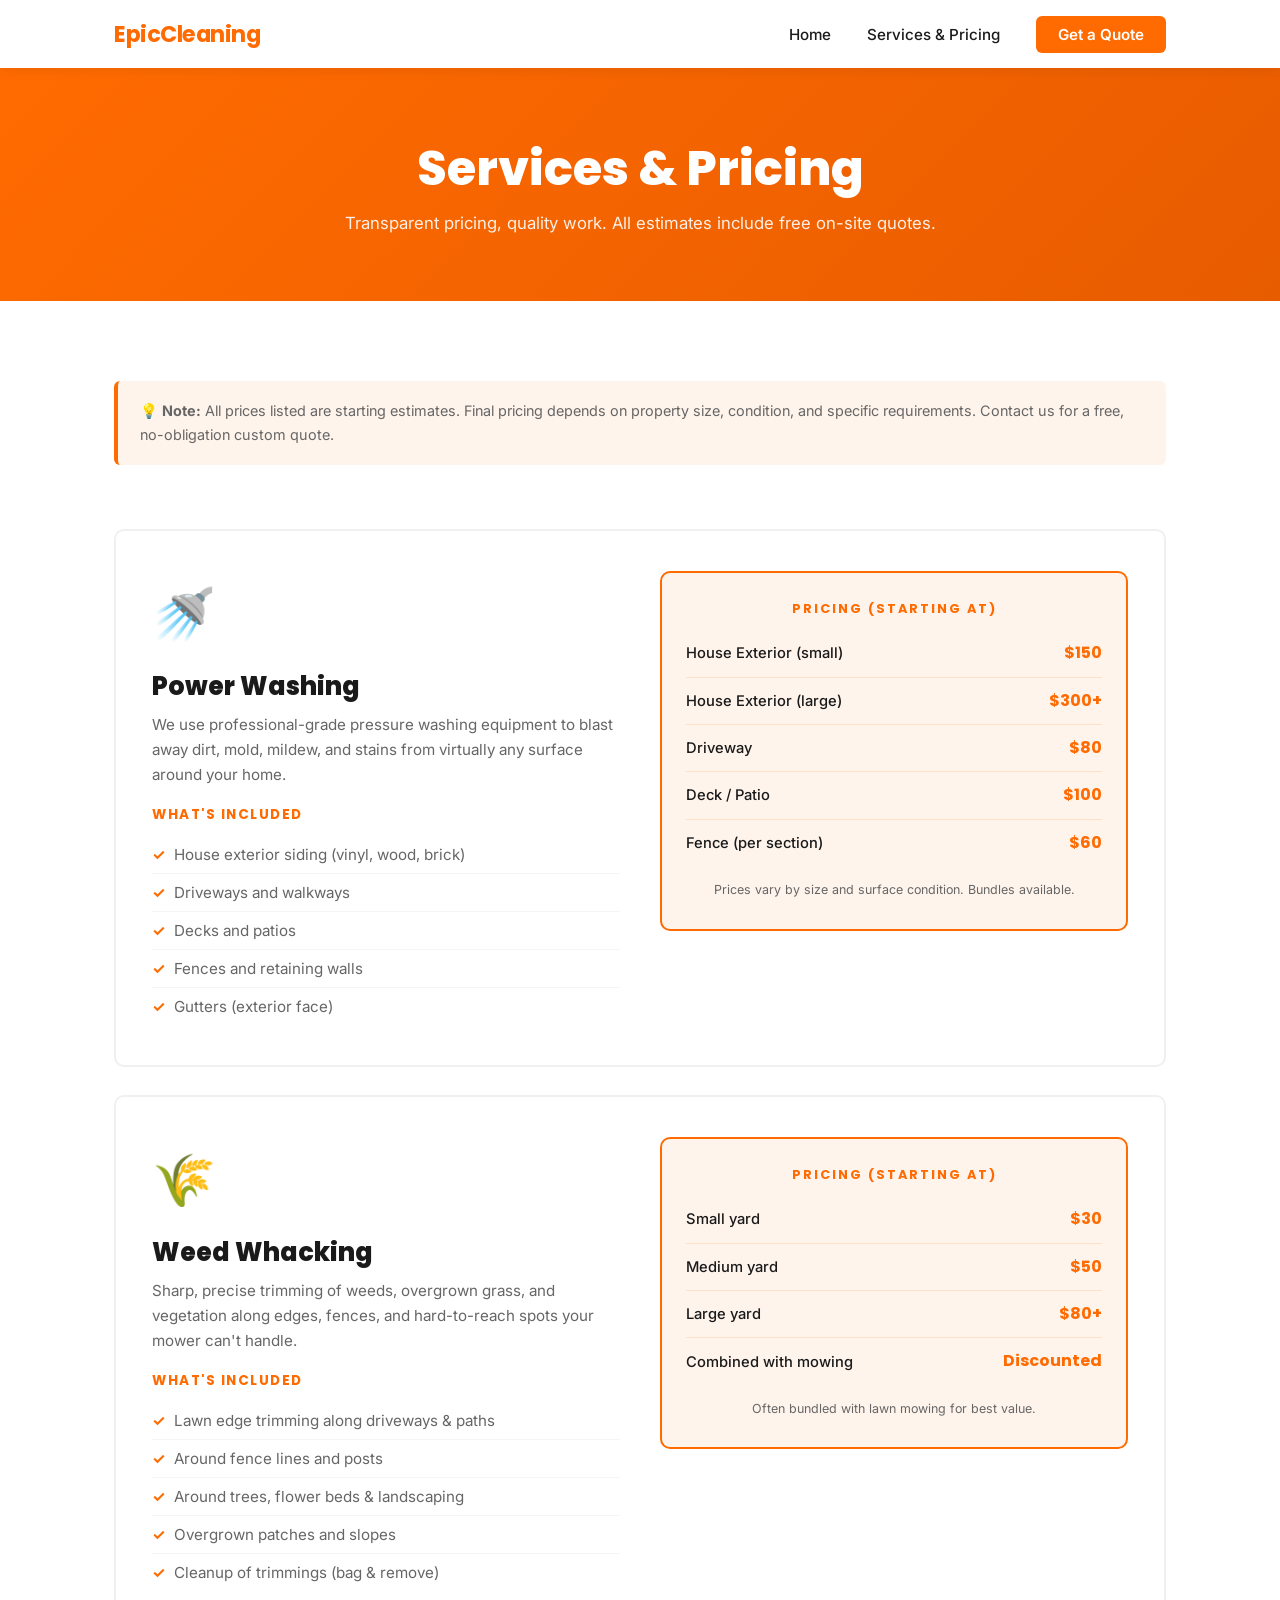
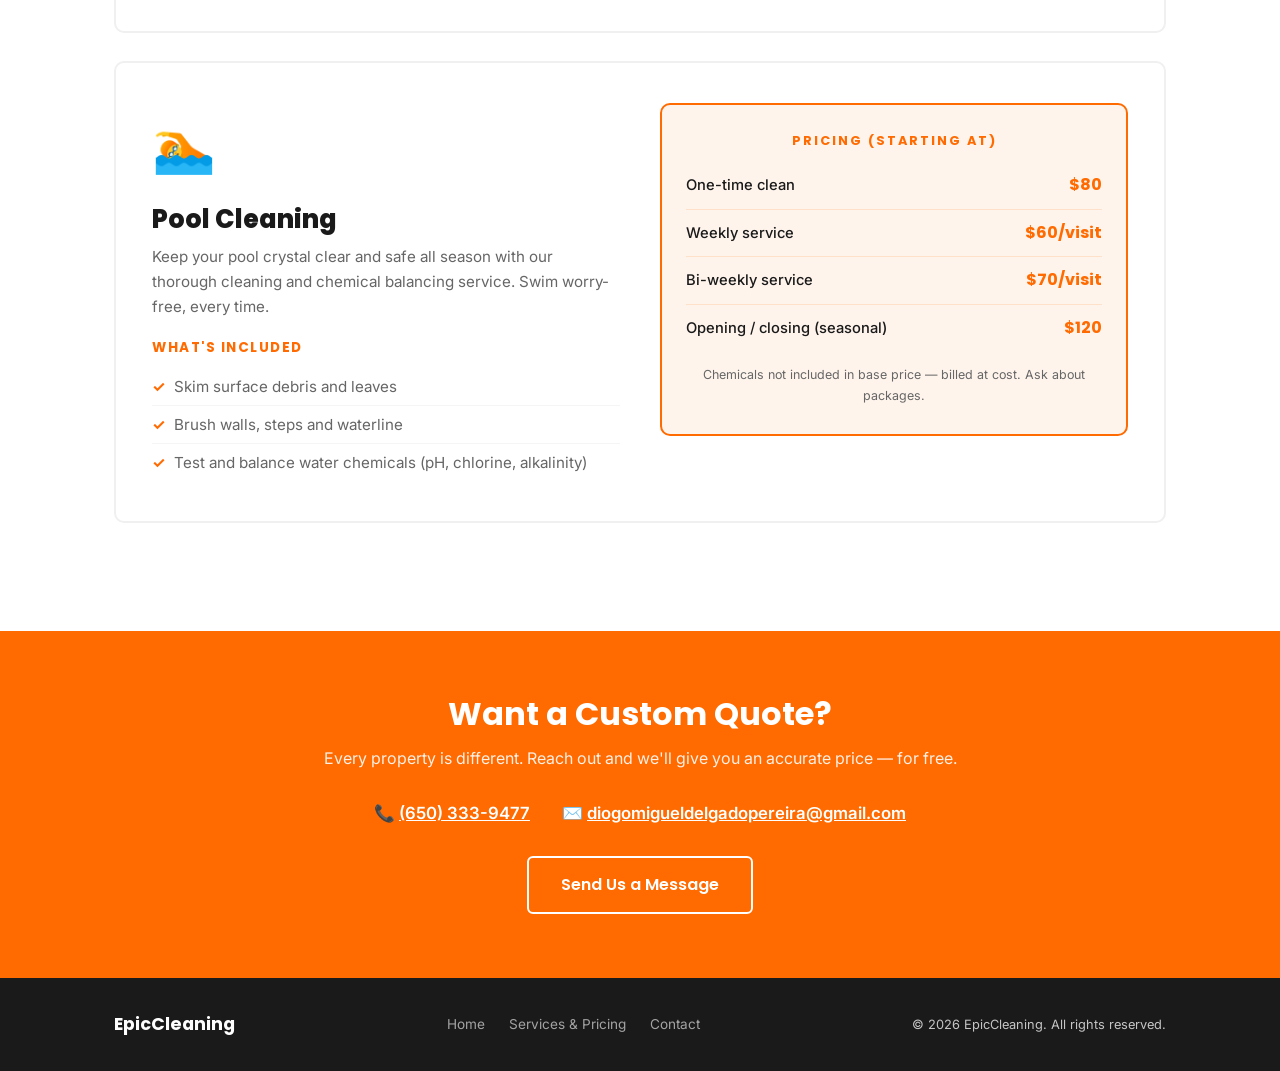
==== services.html @ 24bd364b "Hide lawn mowing section (commented out for later)" ====
<!DOCTYPE html>
<html lang="en">
<head>
  <meta charset="UTF-8" />
  <meta name="viewport" content="width=device-width, initial-scale=1.0" />
  <title>Services & Pricing — EpicCleaning</title>
  <link rel="preconnect" href="https://fonts.googleapis.com" />
  <link rel="preconnect" href="https://fonts.gstatic.com" crossorigin />
  <link href="https://fonts.googleapis.com/css2?family=Inter:wght@400;500&family=Poppins:wght@600;700;800&display=swap" rel="stylesheet" />
  <link rel="stylesheet" href="style.css" />
</head>
<body>

  <!-- ── Nav ── -->
  <nav class="nav">
    <div class="container nav-inner">
      <a href="index.html" class="nav-logo">EpicCleaning</a>
      <button class="hamburger" aria-label="Toggle menu" aria-expanded="false">
        <span></span><span></span><span></span>
      </button>
      <ul class="nav-links">
        <li><a href="index.html">Home</a></li>
        <li><a href="services.html">Services & Pricing</a></li>
        <li class="nav-cta"><a href="#contact">Get a Quote</a></li>
      </ul>
    </div>
  </nav>

  <!-- ── Page Header ── -->
  <div class="page-header">
    <div class="container">
      <h1>Services & Pricing</h1>
      <p>Transparent pricing, quality work. All estimates include free on-site quotes.</p>
    </div>
  </div>

  <!-- ── Service Detail Cards ── -->
  <section>
    <div class="container">

      <div class="estimates-note">
        💡 <strong>Note:</strong> All prices listed are starting estimates. Final pricing depends on property size, condition, and specific requirements. Contact us for a free, no-obligation custom quote.
      </div>

      <!-- Power Washing -->
      <div class="service-detail-card fade-in" id="power-washing">
        <div class="sdc-left">
          <div class="sdc-icon">🚿</div>
          <h2>Power Washing</h2>
          <p>We use professional-grade pressure washing equipment to blast away dirt, mold, mildew, and stains from virtually any surface around your home.</p>
          <div class="sdc-bullets">
            <h4>What's Included</h4>
            <ul>
              <li>House exterior siding (vinyl, wood, brick)</li>
              <li>Driveways and walkways</li>
              <li>Decks and patios</li>
              <li>Fences and retaining walls</li>
              <li>Gutters (exterior face)</li>
            </ul>
          </div>
        </div>
        <div class="sdc-right">
          <div class="pricing-box">
            <h4>Pricing (Starting At)</h4>
            <div class="pricing-row">
              <span class="price-label">House Exterior (small)</span>
              <span class="price-val">$150</span>
            </div>
            <div class="pricing-row">
              <span class="price-label">House Exterior (large)</span>
              <span class="price-val">$300+</span>
            </div>
            <div class="pricing-row">
              <span class="price-label">Driveway</span>
              <span class="price-val">$80</span>
            </div>
            <div class="pricing-row">
              <span class="price-label">Deck / Patio</span>
              <span class="price-val">$100</span>
            </div>
            <div class="pricing-row">
              <span class="price-label">Fence (per section)</span>
              <span class="price-val">$60</span>
            </div>
            <p class="pricing-note">Prices vary by size and surface condition. Bundles available.</p>
          </div>
        </div>
      </div>

      <!-- Weed Whacking -->
      <div class="service-detail-card fade-in" id="weed-whacking">
        <div class="sdc-left">
          <div class="sdc-icon">🌾</div>
          <h2>Weed Whacking</h2>
          <p>Sharp, precise trimming of weeds, overgrown grass, and vegetation along edges, fences, and hard-to-reach spots your mower can't handle.</p>
          <div class="sdc-bullets">
            <h4>What's Included</h4>
            <ul>
              <li>Lawn edge trimming along driveways & paths</li>
              <li>Around fence lines and posts</li>
              <li>Around trees, flower beds & landscaping</li>
              <li>Overgrown patches and slopes</li>
              <li>Cleanup of trimmings (bag & remove)</li>
            </ul>
          </div>
        </div>
        <div class="sdc-right">
          <div class="pricing-box">
            <h4>Pricing (Starting At)</h4>
            <div class="pricing-row">
              <span class="price-label">Small yard</span>
              <span class="price-val">$30</span>
            </div>
            <div class="pricing-row">
              <span class="price-label">Medium yard</span>
              <span class="price-val">$50</span>
            </div>
            <div class="pricing-row">
              <span class="price-label">Large yard</span>
              <span class="price-val">$80+</span>
            </div>
            <div class="pricing-row">
              <span class="price-label">Combined with mowing</span>
              <span class="price-val">Discounted</span>
            </div>
            <p class="pricing-note">Often bundled with lawn mowing for best value.</p>
          </div>
        </div>
      </div>

      <!-- LAWN MOWING — hidden, uncomment to restore
      <div class="service-detail-card fade-in" id="lawn-mowing">
        <div class="sdc-left">
          <div class="sdc-icon">🌿</div>
          <h2>Lawn Mowing</h2>
          <p>Regular, reliable mowing that keeps your lawn healthy, neat, and looking great all season. We adjust cutting height for grass type and season.</p>
          <div class="sdc-bullets">
            <h4>What's Included</h4>
            <ul>
              <li>Full lawn mow at proper cutting height</li>
              <li>Clipping disposal or mulching (your choice)</li>
              <li>Edging along walkways and driveways</li>
              <li>Blow off hard surfaces after mowing</li>
              <li>Flexible weekly or bi-weekly scheduling</li>
            </ul>
          </div>
        </div>
        <div class="sdc-right">
          <div class="pricing-box">
            <h4>Pricing (Starting At)</h4>
            <div class="pricing-row">
              <span class="price-label">Small lawn (under ¼ acre)</span>
              <span class="price-val">$35</span>
            </div>
            <div class="pricing-row">
              <span class="price-label">Medium lawn (¼–½ acre)</span>
              <span class="price-val">$55</span>
            </div>
            <div class="pricing-row">
              <span class="price-label">Large lawn (½–1 acre)</span>
              <span class="price-val">$85</span>
            </div>
            <div class="pricing-row">
              <span class="price-label">Weekly recurring (discount)</span>
              <span class="price-val">–10%</span>
            </div>
            <p class="pricing-note">Bi-weekly and monthly plans available. Discounts for recurring bookings.</p>
          </div>
        </div>
      </div>
      END LAWN MOWING -->

      <!-- Pool Cleaning -->
      <div class="service-detail-card fade-in" id="pool-cleaning">
        <div class="sdc-left">
          <div class="sdc-icon">🏊</div>
          <h2>Pool Cleaning</h2>
          <p>Keep your pool crystal clear and safe all season with our thorough cleaning and chemical balancing service. Swim worry-free, every time.</p>
          <div class="sdc-bullets">
            <h4>What's Included</h4>
            <ul>
              <li>Skim surface debris and leaves</li>
              <li>Brush walls, steps and waterline</li>
              <li>Test and balance water chemicals (pH, chlorine, alkalinity)</li>
            </ul>
          </div>
        </div>
        <div class="sdc-right">
          <div class="pricing-box">
            <h4>Pricing (Starting At)</h4>
            <div class="pricing-row">
              <span class="price-label">One-time clean</span>
              <span class="price-val">$80</span>
            </div>
            <div class="pricing-row">
              <span class="price-label">Weekly service</span>
              <span class="price-val">$60/visit</span>
            </div>
            <div class="pricing-row">
              <span class="price-label">Bi-weekly service</span>
              <span class="price-val">$70/visit</span>
            </div>
            <div class="pricing-row">
              <span class="price-label">Opening / closing (seasonal)</span>
              <span class="price-val">$120</span>
            </div>
            <p class="pricing-note">Chemicals not included in base price — billed at cost. Ask about packages.</p>
          </div>
        </div>
      </div>

    </div>
  </section>

  <!-- ── Contact / CTA ── -->
  <section class="cta-strip" id="contact">
    <div class="container">
      <h2>Want a Custom Quote?</h2>
      <p>Every property is different. Reach out and we'll give you an accurate price — for free.</p>
      <div class="contact-details">
        <span>📞 <a href="tel:+16503339477">(650) 333-9477</a></span>
        <span>✉️ <a href="mailto:diogomigueldelgadopereira@gmail.com">diogomigueldelgadopereira@gmail.com</a></span>
      </div>
      <a href="mailto:diogomigueldelgadopereira@gmail.com" class="btn btn-outline" style="border-color:white;color:white;">Send Us a Message</a>
    </div>
  </section>

  <!-- ── Footer ── -->
  <footer>
    <div class="container footer-inner">
      <span class="footer-logo">EpicCleaning</span>
      <nav class="footer-links">
        <a href="index.html">Home</a>
        <a href="services.html">Services & Pricing</a>
        <a href="#contact">Contact</a>
      </nav>
      <span class="footer-copy">© 2026 EpicCleaning. All rights reserved.</span>
    </div>
  </footer>

  <script src="main.js"></script>
</body>
</html>
---- style.css ----
/* ── Reset & Base ── */
*, *::before, *::after { box-sizing: border-box; margin: 0; padding: 0; }

:root {
  --orange:       #FF6B00;
  --orange-light: #FF8C38;
  --orange-tint:  #FFF4EC;
  --white:        #FFFFFF;
  --text:         #1A1A1A;
  --muted:        #666666;
  --radius-card:  10px;
  --radius-btn:   6px;
  --shadow:       0 4px 18px rgba(0,0,0,0.08);
  --max-w:        1100px;
}

html { scroll-behavior: smooth; }

body {
  font-family: 'Inter', sans-serif;
  color: var(--text);
  background: var(--white);
  line-height: 1.65;
}

h1, h2, h3, h4 {
  font-family: 'Poppins', sans-serif;
  line-height: 1.2;
}

a { color: inherit; text-decoration: none; }

img { display: block; max-width: 100%; }

/* ── Layout helpers ── */
.container { max-width: var(--max-w); margin: 0 auto; padding: 0 24px; }
section { padding: 80px 0; }

/* ── Buttons ── */
.btn {
  display: inline-block;
  padding: 14px 32px;
  border-radius: var(--radius-btn);
  font-family: 'Poppins', sans-serif;
  font-weight: 600;
  font-size: 1rem;
  cursor: pointer;
  transition: background 0.2s, transform 0.15s;
  border: none;
}

.btn-primary {
  background: var(--orange);
  color: var(--white);
}
.btn-primary:hover { background: var(--orange-light); transform: translateY(-2px); }

.btn-outline {
  background: transparent;
  color: var(--orange);
  border: 2px solid var(--orange);
}
.btn-outline:hover { background: var(--orange); color: var(--white); transform: translateY(-2px); }

/* ── Nav ── */
.nav {
  position: sticky;
  top: 0;
  z-index: 100;
  background: var(--white);
  box-shadow: 0 2px 12px rgba(0,0,0,0.07);
}

.nav-inner {
  display: flex;
  align-items: center;
  justify-content: space-between;
  height: 68px;
}

.nav-logo {
  font-family: 'Poppins', sans-serif;
  font-size: 1.4rem;
  font-weight: 700;
  color: var(--orange);
  letter-spacing: -0.5px;
}
.nav-logo span { color: var(--text); }

.nav-links {
  display: flex;
  gap: 36px;
  list-style: none;
  align-items: center;
}

.nav-links a {
  font-weight: 500;
  font-size: 0.95rem;
  color: var(--text);
  transition: color 0.2s;
}
.nav-links a:hover { color: var(--orange); }

.nav-links .nav-cta a {
  background: var(--orange);
  color: var(--white);
  padding: 9px 22px;
  border-radius: var(--radius-btn);
  font-weight: 600;
  transition: background 0.2s;
}
.nav-links .nav-cta a:hover { background: var(--orange-light); }

.hamburger {
  display: none;
  flex-direction: column;
  gap: 5px;
  cursor: pointer;
  background: none;
  border: none;
  padding: 4px;
}
.hamburger span {
  display: block;
  width: 26px;
  height: 2.5px;
  background: var(--text);
  border-radius: 2px;
  transition: all 0.25s;
}

/* ── Hero ── */
.hero {
  background: linear-gradient(135deg, var(--orange) 0%, #e85c00 100%);
  color: var(--white);
  padding: 110px 0 100px;
  text-align: center;
}

.hero h1 {
  font-size: clamp(2.2rem, 5vw, 3.6rem);
  font-weight: 800;
  margin-bottom: 20px;
  letter-spacing: -1px;
}

.hero p {
  font-size: clamp(1rem, 2vw, 1.2rem);
  opacity: 0.92;
  max-width: 560px;
  margin: 0 auto 36px;
}

.hero .btn-white {
  background: var(--white);
  color: var(--orange);
  font-family: 'Poppins', sans-serif;
  font-weight: 700;
  font-size: 1rem;
  padding: 15px 36px;
  border-radius: var(--radius-btn);
  transition: transform 0.2s, box-shadow 0.2s;
}
.hero .btn-white:hover { transform: translateY(-3px); box-shadow: 0 8px 24px rgba(0,0,0,0.18); }

/* ── About ── */
.about { background: var(--orange-tint); }
.about-inner {
  display: flex;
  align-items: center;
  gap: 60px;
}
.about-img {
  flex-shrink: 0;
  width: 260px;
  height: 260px;
  border-radius: 12px;
  background: #ddd;
  display: flex;
  align-items: center;
  justify-content: center;
  font-size: 5rem;
}
.about-text h2 {
  font-size: 2rem;
  margin-bottom: 16px;
}
.about-text p { color: var(--muted); font-size: 1.05rem; }

/* ── Section headings ── */
.section-label {
  font-size: 0.8rem;
  font-weight: 700;
  letter-spacing: 2px;
  text-transform: uppercase;
  color: var(--orange);
  margin-bottom: 10px;
}
.section-title {
  font-size: clamp(1.6rem, 3vw, 2.2rem);
  font-weight: 700;
  margin-bottom: 12px;
}
.section-sub {
  color: var(--muted);
  font-size: 1rem;
  max-width: 520px;
}
.section-head { margin-bottom: 48px; }

/* ── Service highlight cards (home) ── */
.services-grid {
  display: grid;
  grid-template-columns: repeat(auto-fit, minmax(220px, 1fr));
  gap: 24px;
}

.service-card {
  background: var(--white);
  border: 2px solid #F0F0F0;
  border-radius: var(--radius-card);
  padding: 32px 24px;
  text-align: center;
  text-decoration: none;
  transition: border-color 0.2s, transform 0.2s, box-shadow 0.2s;
  display: block;
}
.service-card:hover {
  border-color: var(--orange);
  transform: translateY(-4px);
  box-shadow: var(--shadow);
}
.service-card .icon { font-size: 2.8rem; margin-bottom: 16px; }
.service-card h3 { font-size: 1.15rem; font-weight: 700; margin-bottom: 8px; }
.service-card p { color: var(--muted); font-size: 0.9rem; }

/* ── Why choose us ── */
.why { background: var(--orange-tint); }
.why-grid {
  display: grid;
  grid-template-columns: repeat(auto-fit, minmax(200px, 1fr));
  gap: 28px;
}
.why-item {
  background: var(--white);
  border-radius: var(--radius-card);
  padding: 32px 24px;
  box-shadow: var(--shadow);
  text-align: center;
}
.why-item .icon { font-size: 2.4rem; margin-bottom: 14px; }
.why-item h3 { font-size: 1.05rem; font-weight: 700; margin-bottom: 8px; }
.why-item p { font-size: 0.88rem; color: var(--muted); }

/* ── CTA Strip ── */
.cta-strip {
  background: var(--orange);
  color: var(--white);
  text-align: center;
  padding: 64px 0;
}
.cta-strip h2 { font-size: clamp(1.5rem, 3vw, 2rem); margin-bottom: 12px; }
.cta-strip p { opacity: 0.9; margin-bottom: 28px; font-size: 1rem; }
.cta-strip .contact-details {
  display: flex;
  justify-content: center;
  gap: 32px;
  flex-wrap: wrap;
  margin-bottom: 28px;
  font-size: 1.05rem;
  font-weight: 600;
}
.cta-strip .contact-details a { color: var(--white); text-decoration: underline; }

/* ── Footer ── */
footer {
  background: var(--text);
  color: rgba(255,255,255,0.75);
  padding: 32px 0;
}
.footer-inner {
  display: flex;
  align-items: center;
  justify-content: space-between;
  flex-wrap: wrap;
  gap: 16px;
}
.footer-logo {
  font-family: 'Poppins', sans-serif;
  font-weight: 700;
  color: var(--white);
  font-size: 1.1rem;
}
.footer-logo span { color: var(--orange); }
.footer-links { display: flex; gap: 24px; font-size: 0.85rem; }
.footer-links a { color: rgba(255,255,255,0.6); transition: color 0.2s; }
.footer-links a:hover { color: var(--white); }
.footer-copy { font-size: 0.8rem; }

/* ── Services Page ── */
.page-header {
  background: linear-gradient(135deg, var(--orange) 0%, #e85c00 100%);
  color: var(--white);
  padding: 72px 0 64px;
  text-align: center;
}
.page-header h1 { font-size: clamp(2rem, 4vw, 3rem); font-weight: 800; margin-bottom: 12px; }
.page-header p { opacity: 0.9; font-size: 1.05rem; }

.service-detail-card {
  background: var(--white);
  border: 2px solid #F0F0F0;
  border-radius: var(--radius-card);
  padding: 40px 36px;
  display: grid;
  grid-template-columns: 1fr 1fr;
  gap: 40px;
  align-items: start;
  margin-bottom: 28px;
  transition: border-color 0.2s;
}
.service-detail-card:hover { border-color: var(--orange-light); }

.sdc-left .sdc-icon { font-size: 3.2rem; margin-bottom: 16px; }
.sdc-left h2 { font-size: 1.6rem; font-weight: 800; margin-bottom: 10px; }
.sdc-left p { color: var(--muted); font-size: 0.95rem; }

.sdc-bullets { margin-top: 20px; }
.sdc-bullets h4 { font-size: 0.85rem; font-weight: 700; text-transform: uppercase; letter-spacing: 1.5px; color: var(--orange); margin-bottom: 12px; }
.sdc-bullets ul { list-style: none; }
.sdc-bullets ul li {
  padding: 6px 0 6px 22px;
  position: relative;
  font-size: 0.95rem;
  color: var(--muted);
  border-bottom: 1px solid #F5F5F5;
}
.sdc-bullets ul li:last-child { border-bottom: none; }
.sdc-bullets ul li::before {
  content: '✓';
  position: absolute;
  left: 0;
  color: var(--orange);
  font-weight: 700;
}

.sdc-right { }
.pricing-box {
  background: var(--orange-tint);
  border: 2px solid var(--orange);
  border-radius: var(--radius-card);
  padding: 28px 24px;
  text-align: center;
}
.pricing-box h4 {
  font-size: 0.8rem;
  font-weight: 700;
  letter-spacing: 2px;
  text-transform: uppercase;
  color: var(--orange);
  margin-bottom: 14px;
}
.pricing-row {
  display: flex;
  justify-content: space-between;
  align-items: center;
  padding: 10px 0;
  border-bottom: 1px solid rgba(255,107,0,0.15);
  font-size: 0.92rem;
}
.pricing-row:last-of-type { border-bottom: none; }
.pricing-row .price-label { color: var(--text); font-weight: 500; text-align: left; }
.pricing-row .price-val { font-family: 'Poppins', sans-serif; font-weight: 700; color: var(--orange); font-size: 1rem; }
.pricing-note {
  margin-top: 14px;
  font-size: 0.78rem;
  color: var(--muted);
}

.estimates-note {
  background: var(--orange-tint);
  border-left: 4px solid var(--orange);
  border-radius: 6px;
  padding: 18px 22px;
  color: var(--muted);
  font-size: 0.9rem;
  margin-bottom: 64px;
}

/* ── Fade-in animation ── */
.fade-in {
  opacity: 0;
  transform: translateY(24px);
  transition: opacity 0.5s ease, transform 0.5s ease;
}
.fade-in.visible { opacity: 1; transform: none; }

/* ── Responsive ── */
@media (max-width: 768px) {
  section { padding: 56px 0; }

  .nav-links {
    display: none;
    flex-direction: column;
    gap: 0;
    position: absolute;
    top: 68px;
    left: 0; right: 0;
    background: var(--white);
    box-shadow: 0 8px 24px rgba(0,0,0,0.1);
    padding: 16px 0 24px;
  }
  .nav-links.open { display: flex; }
  .nav-links li { width: 100%; text-align: center; }
  .nav-links a { display: block; padding: 12px 24px; }
  .nav-links .nav-cta a { margin: 8px 24px; display: block; border-radius: var(--radius-btn); }

  .hamburger { display: flex; }
  .nav { position: relative; }

  .about-inner { flex-direction: column; text-align: center; }
  .about-img { width: 180px; height: 180px; }

  .service-detail-card { grid-template-columns: 1fr; }

  .footer-inner { flex-direction: column; text-align: center; }
  .footer-links { justify-content: center; }

  .cta-strip .contact-details { flex-direction: column; gap: 12px; }
}
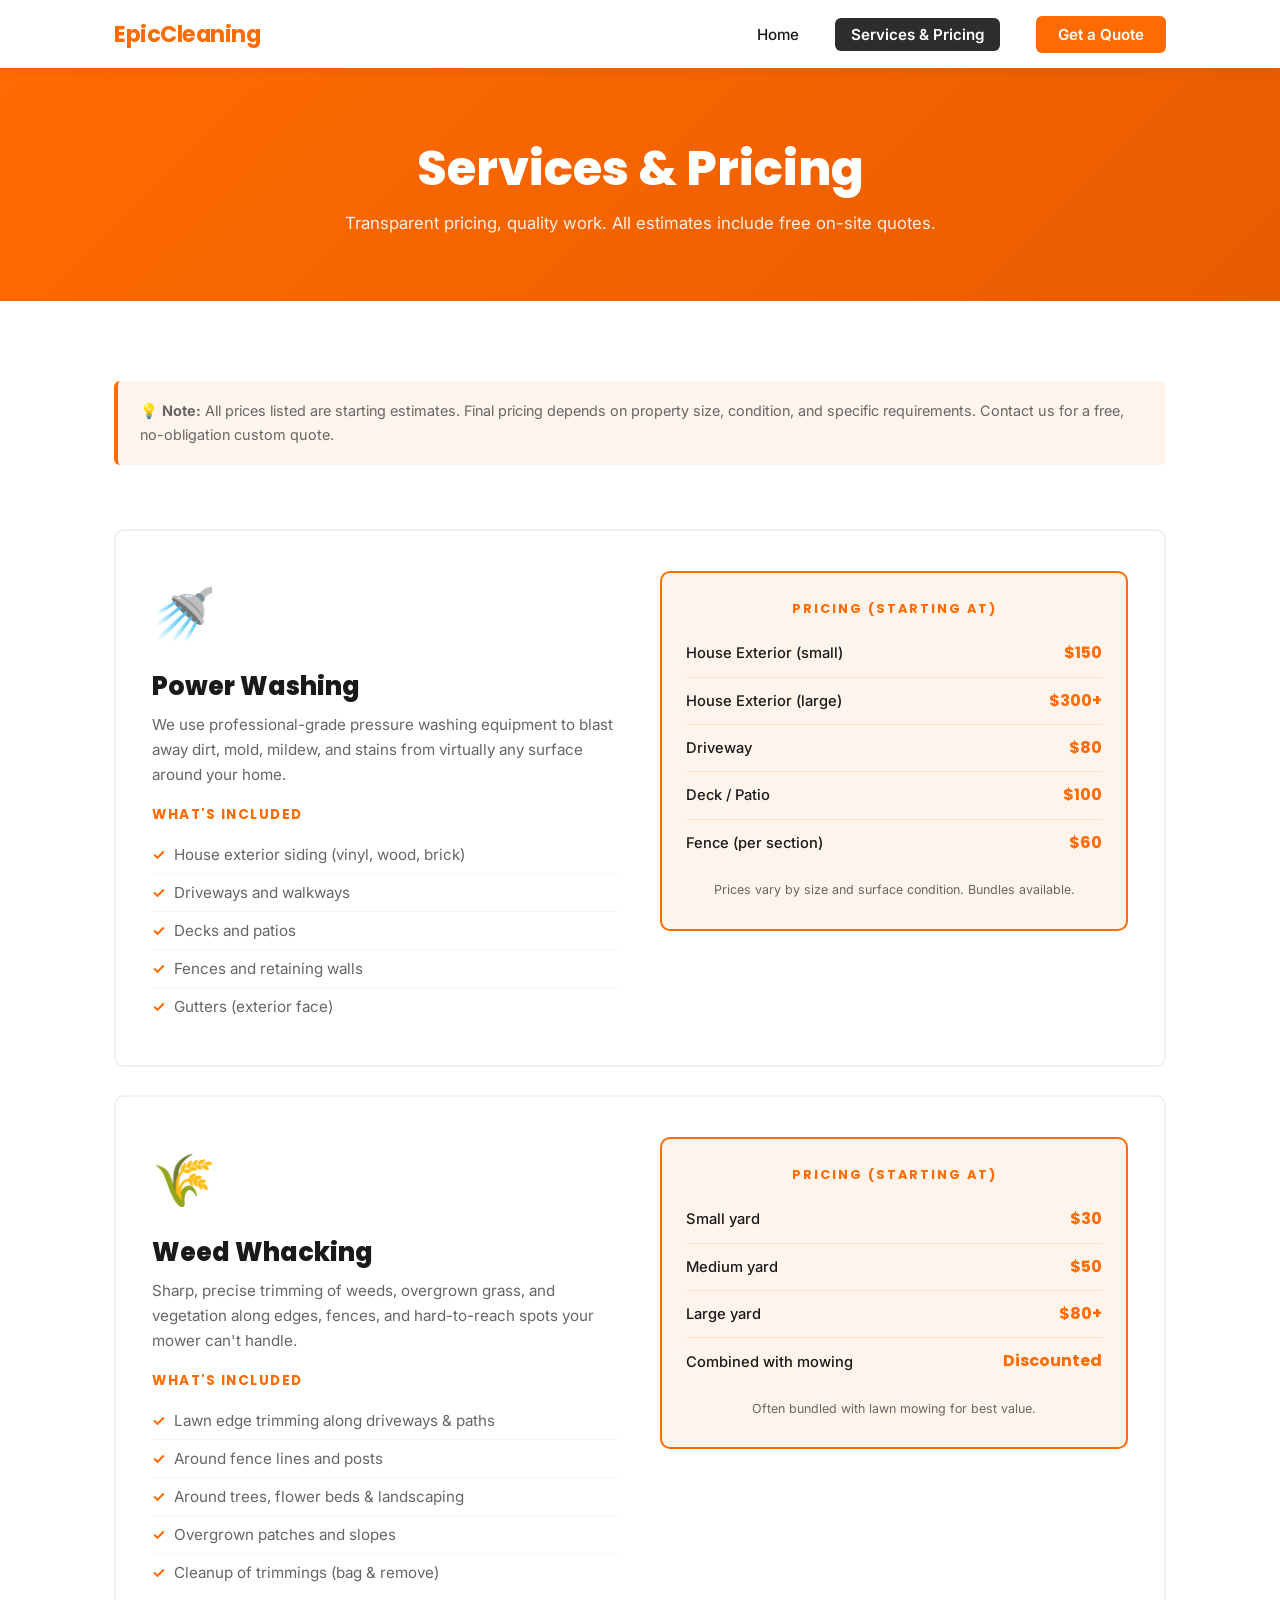
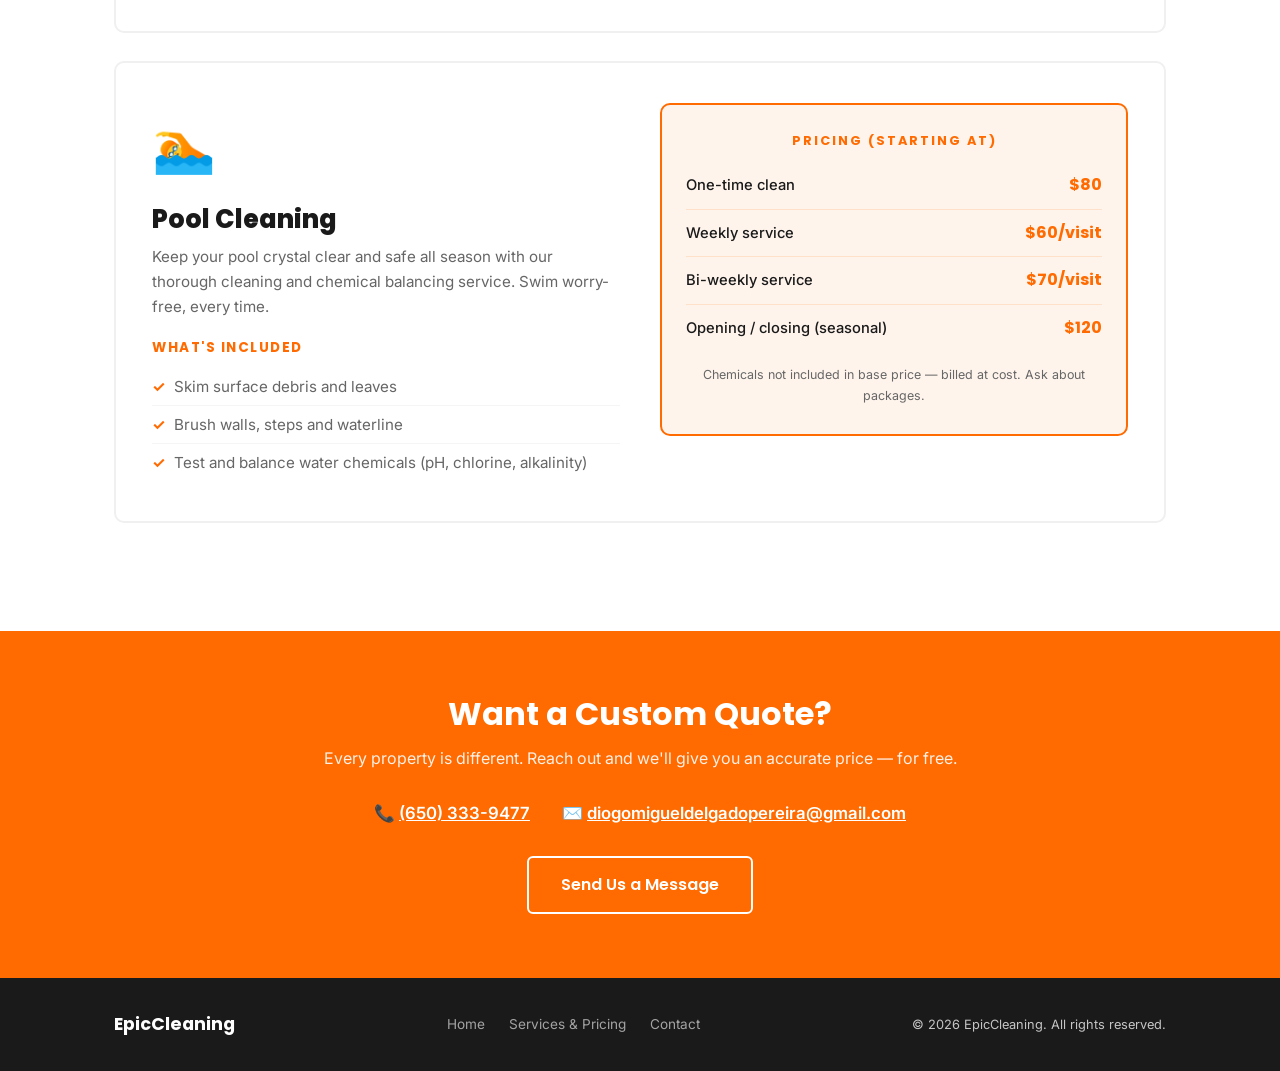
==== commit 2b3a758d: "Add active nav indicator — dark pill on current page" ====
--- a/services.html
+++ b/services.html
@@ -20,7 +20,7 @@
       </button>
       <ul class="nav-links">
         <li><a href="index.html">Home</a></li>
-        <li><a href="services.html">Services & Pricing</a></li>
+        <li><a href="services.html" class="active">Services & Pricing</a></li>
         <li class="nav-cta"><a href="#contact">Get a Quote</a></li>
       </ul>
     </div>
--- a/style.css
+++ b/style.css
@@ -101,6 +101,14 @@
   transition: color 0.2s;
 }
 .nav-links a:hover { color: var(--orange); }
+
+.nav-links a.active {
+  background: #2d2d2d;
+  color: var(--white);
+  padding: 7px 16px;
+  border-radius: 6px;
+  font-weight: 600;
+}
 
 .nav-links .nav-cta a {
   background: var(--orange);
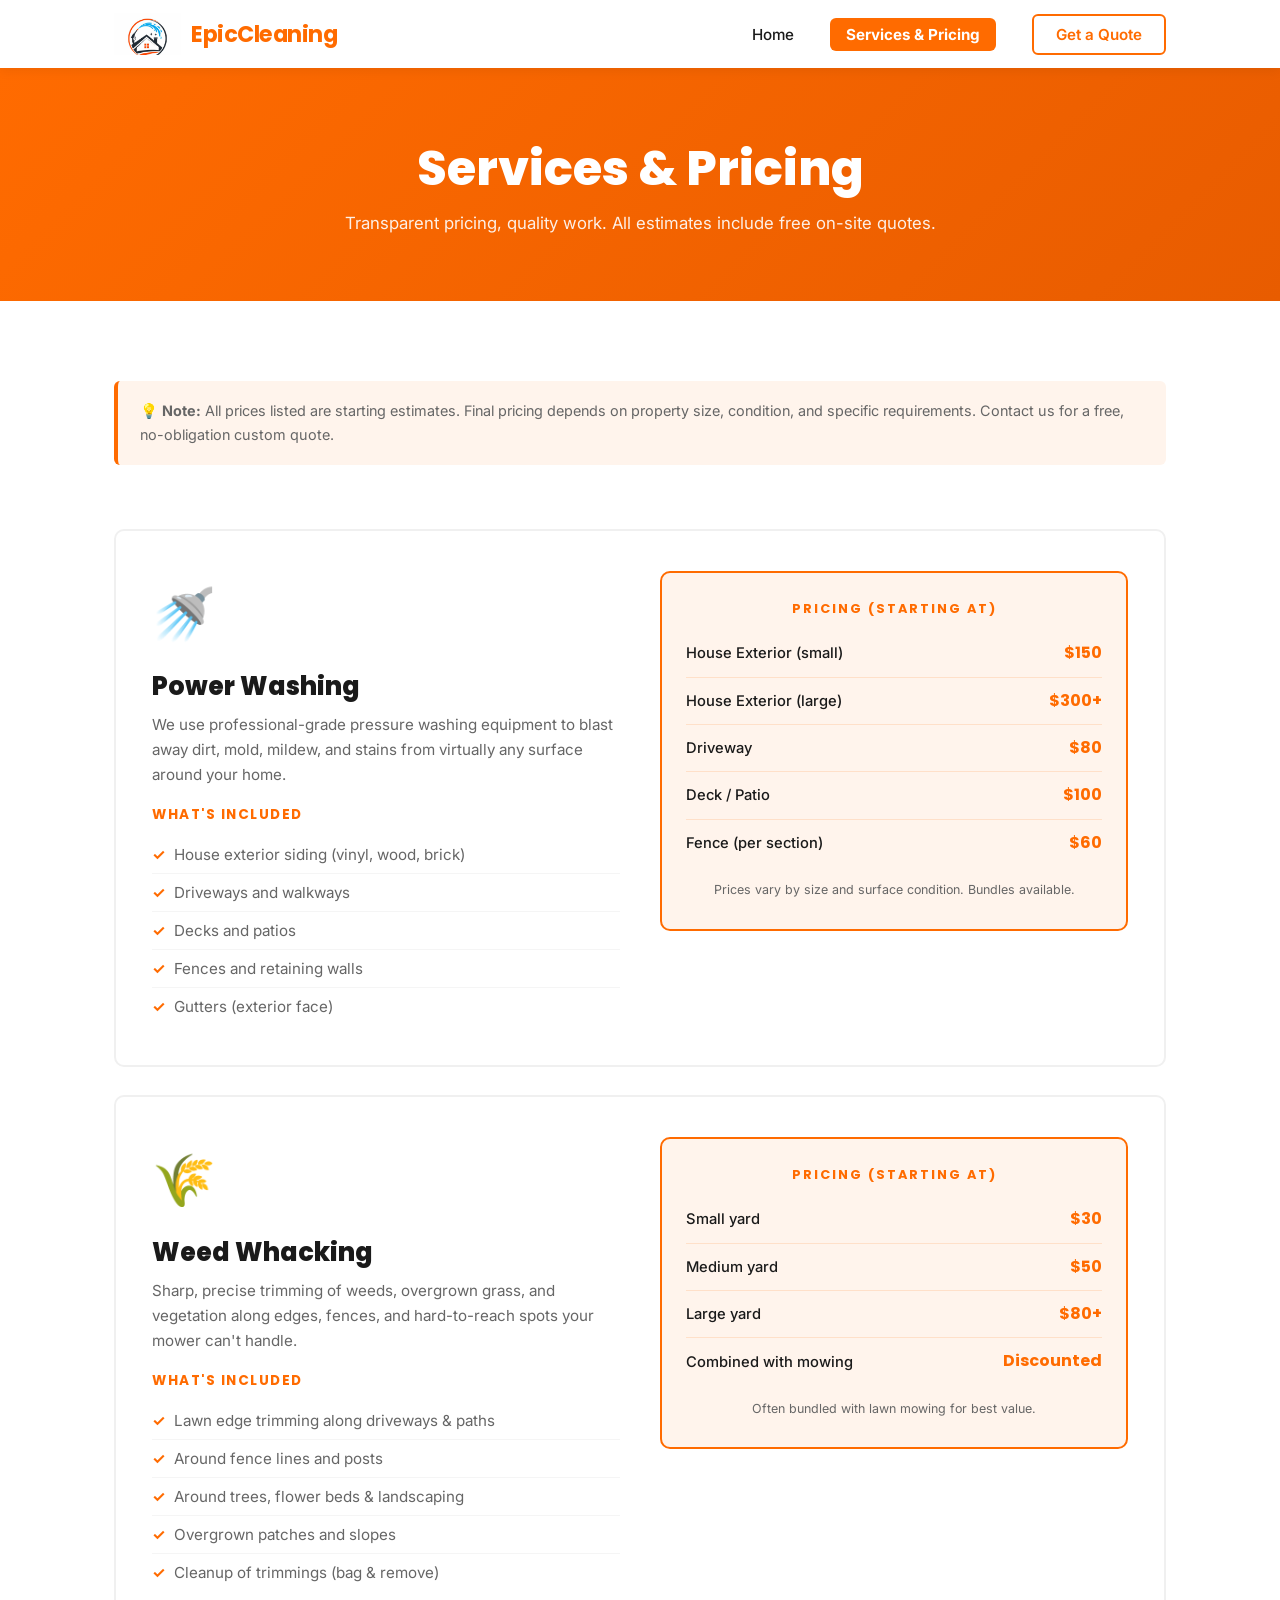
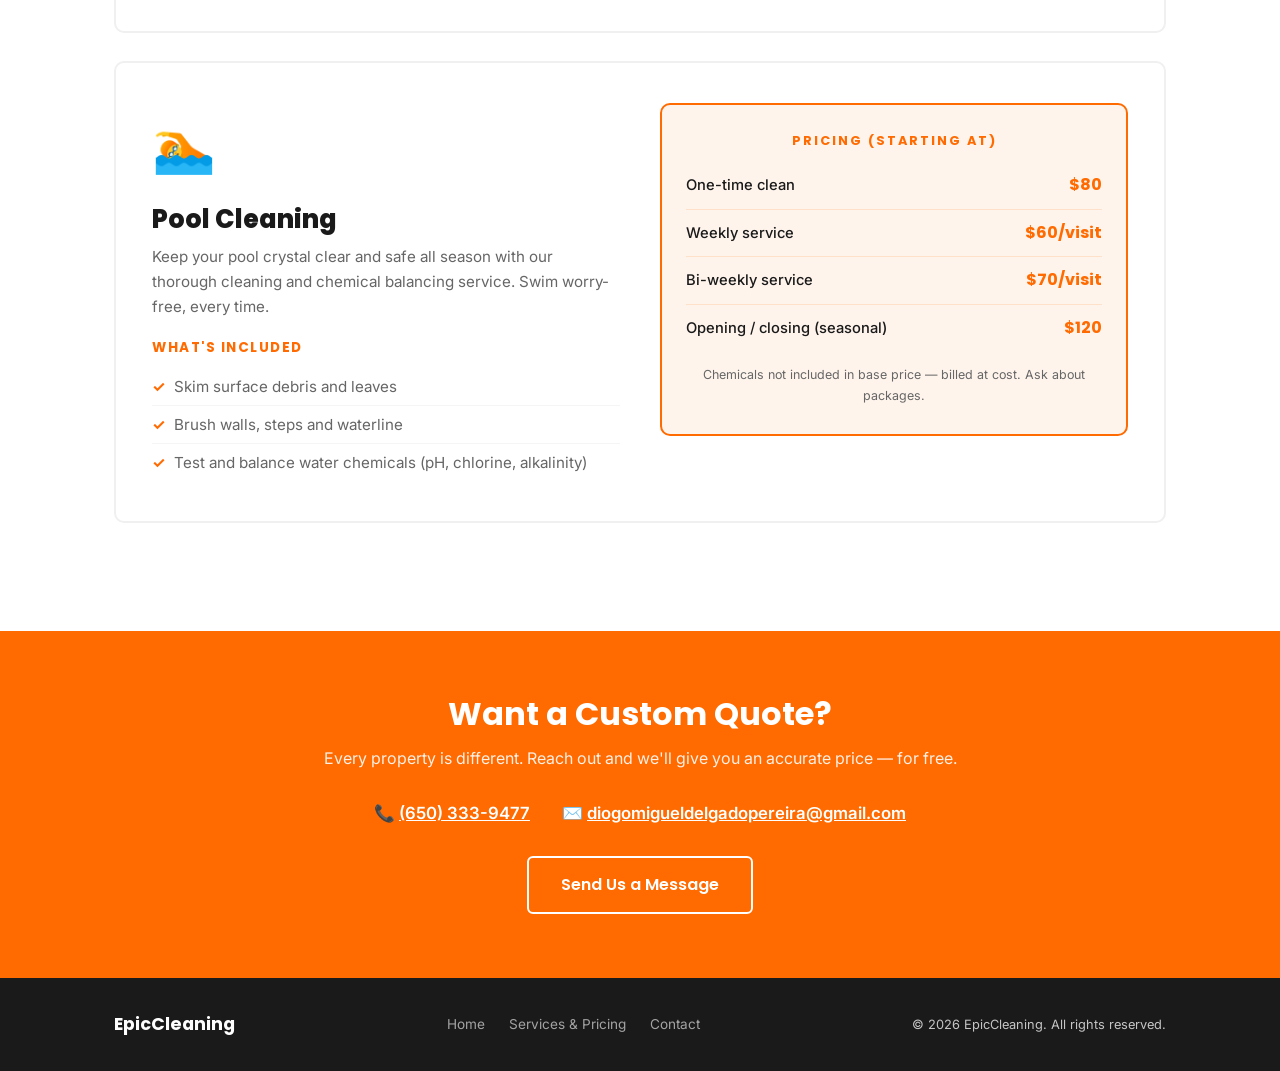
==== commit 82c20be5: "Add circle logo icon to nav, save full logo to folder" ====
--- a/services.html
+++ b/services.html
@@ -14,7 +14,7 @@
   <!-- ── Nav ── -->
   <nav class="nav">
     <div class="container nav-inner">
-      <a href="index.html" class="nav-logo">EpicCleaning</a>
+      <a href="index.html" class="nav-logo"><img src="logo-icon.png" alt="" class="nav-logo-img">EpicCleaning</a>
       <button class="hamburger" aria-label="Toggle menu" aria-expanded="false">
         <span></span><span></span><span></span>
       </button>
--- a/style.css
+++ b/style.css
@@ -84,8 +84,16 @@
   font-weight: 700;
   color: var(--orange);
   letter-spacing: -0.5px;
+  display: flex;
+  align-items: center;
+  gap: 10px;
 }
 .nav-logo span { color: var(--text); }
+.nav-logo-img {
+  height: 42px;
+  width: auto;
+  display: block;
+}
 
 .nav-links {
   display: flex;
@@ -103,22 +111,23 @@
 .nav-links a:hover { color: var(--orange); }
 
 .nav-links a.active {
-  background: #2d2d2d;
-  color: var(--white);
-  padding: 7px 16px;
+  background: var(--orange) !important;
+  color: #ffffff !important;
+  padding: 7px 16px !important;
   border-radius: 6px;
-  font-weight: 600;
+  font-weight: 700 !important;
 }
 
 .nav-links .nav-cta a {
-  background: var(--orange);
-  color: var(--white);
+  background: transparent;
+  color: var(--orange);
   padding: 9px 22px;
   border-radius: var(--radius-btn);
   font-weight: 600;
-  transition: background 0.2s;
-}
-.nav-links .nav-cta a:hover { background: var(--orange-light); }
+  border: 2px solid var(--orange);
+  transition: background 0.2s, color 0.2s;
+}
+.nav-links .nav-cta a:hover { background: var(--orange); color: var(--white); }
 
 .hamburger {
   display: none;
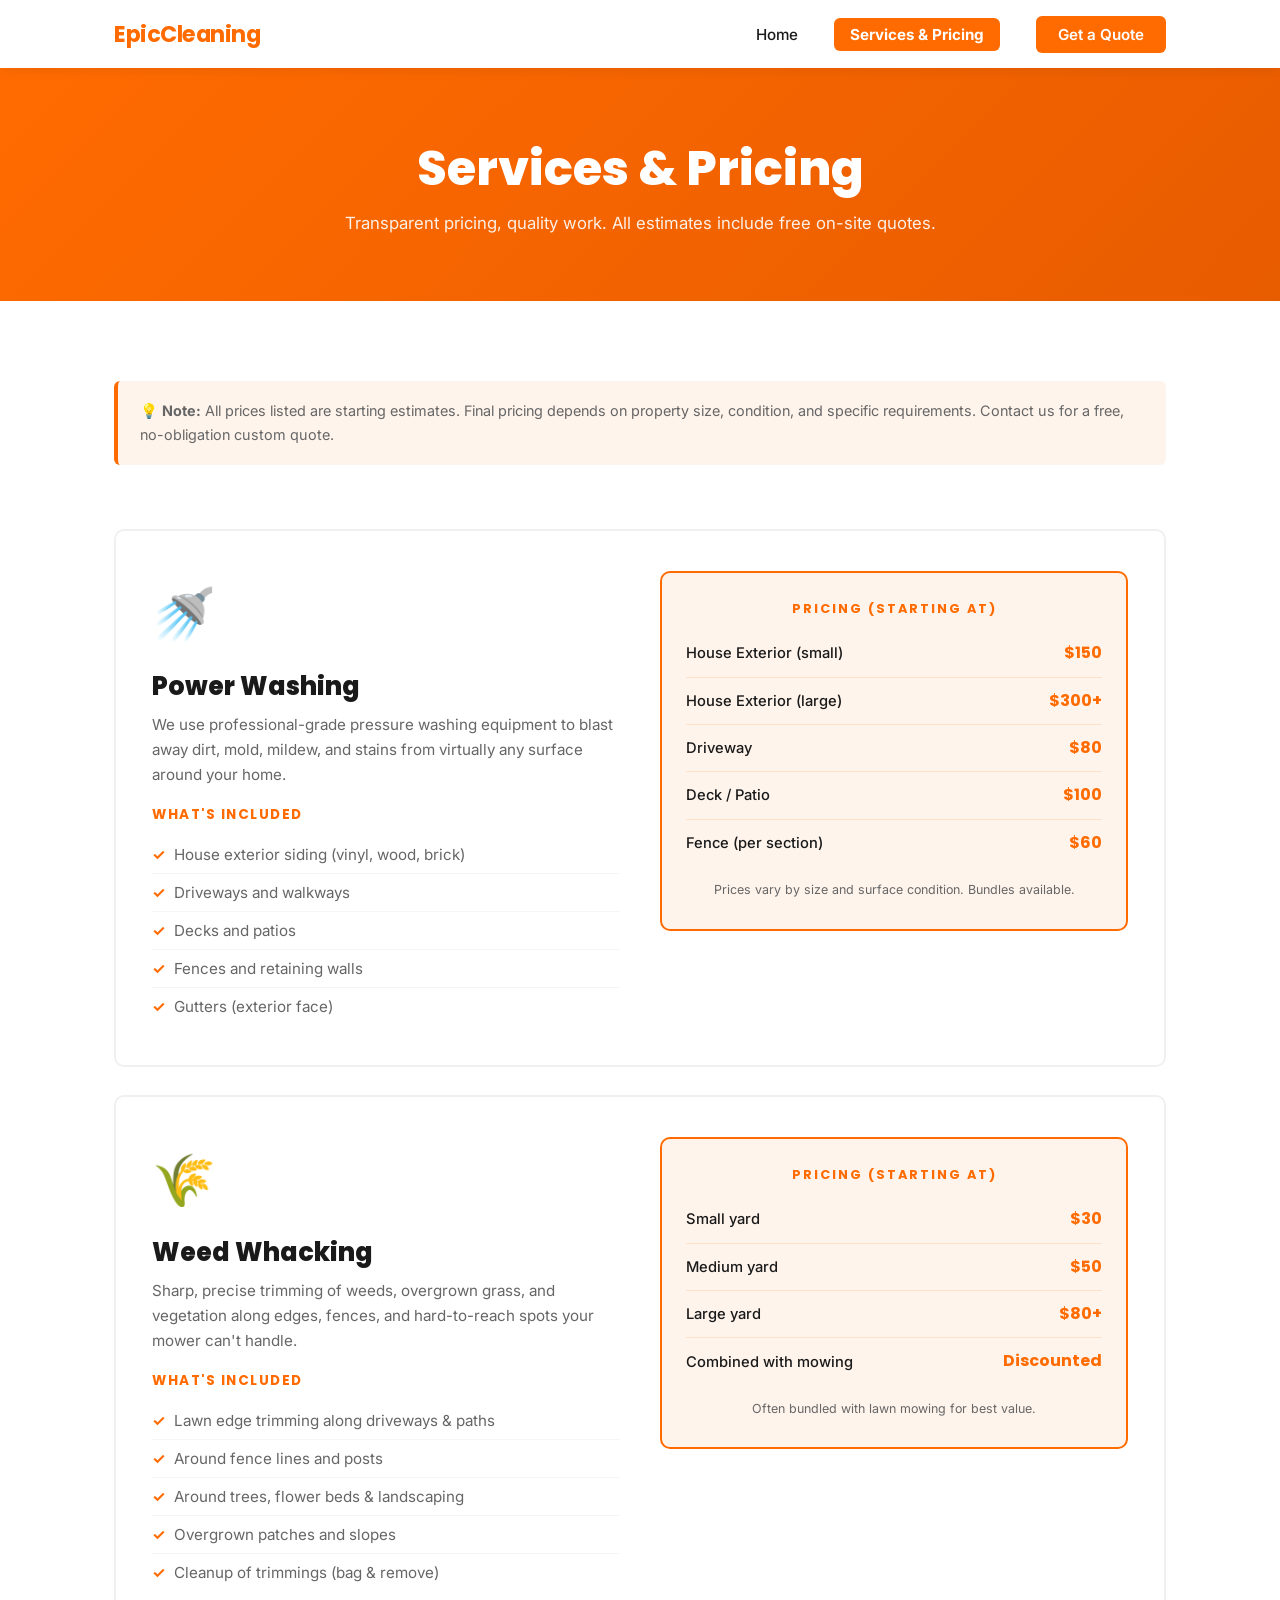
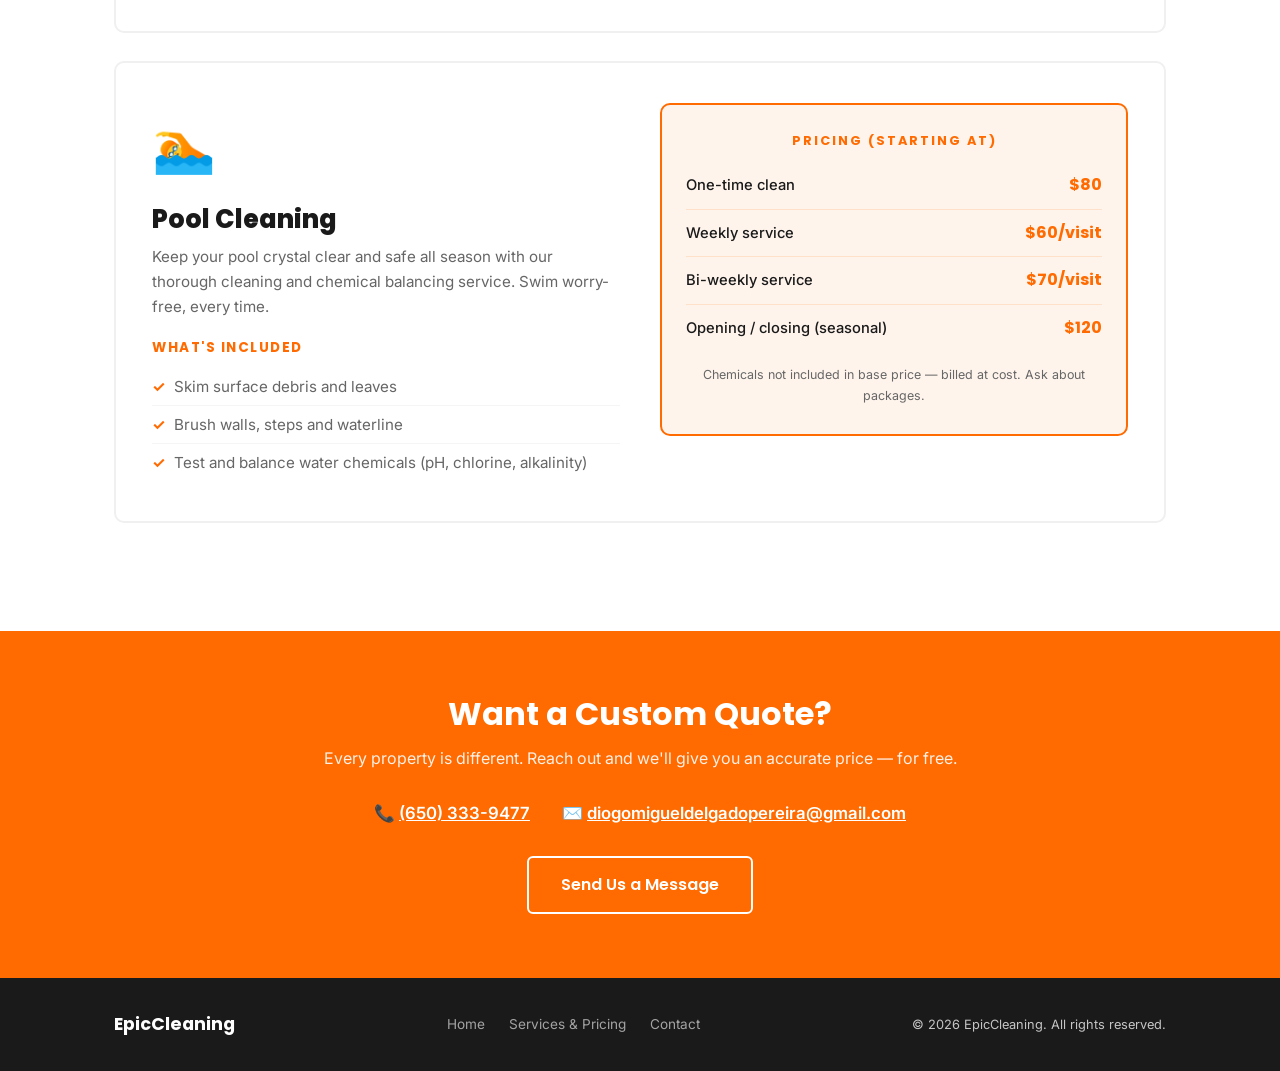
==== commit 68f721a0: "Remove logo from nav, restore Get a Quote button" ====
--- a/services.html
+++ b/services.html
@@ -14,7 +14,7 @@
   <!-- ── Nav ── -->
   <nav class="nav">
     <div class="container nav-inner">
-      <a href="index.html" class="nav-logo"><img src="logo-icon.png" alt="" class="nav-logo-img">EpicCleaning</a>
+      <a href="index.html" class="nav-logo">EpicCleaning</a>
       <button class="hamburger" aria-label="Toggle menu" aria-expanded="false">
         <span></span><span></span><span></span>
       </button>
--- a/style.css
+++ b/style.css
@@ -84,16 +84,8 @@
   font-weight: 700;
   color: var(--orange);
   letter-spacing: -0.5px;
-  display: flex;
-  align-items: center;
-  gap: 10px;
 }
 .nav-logo span { color: var(--text); }
-.nav-logo-img {
-  height: 42px;
-  width: auto;
-  display: block;
-}
 
 .nav-links {
   display: flex;
@@ -119,15 +111,14 @@
 }
 
 .nav-links .nav-cta a {
-  background: transparent;
-  color: var(--orange);
+  background: var(--orange);
+  color: var(--white);
   padding: 9px 22px;
   border-radius: var(--radius-btn);
   font-weight: 600;
-  border: 2px solid var(--orange);
-  transition: background 0.2s, color 0.2s;
-}
-.nav-links .nav-cta a:hover { background: var(--orange); color: var(--white); }
+  transition: background 0.2s;
+}
+.nav-links .nav-cta a:hover { background: var(--orange-light); }
 
 .hamburger {
   display: none;
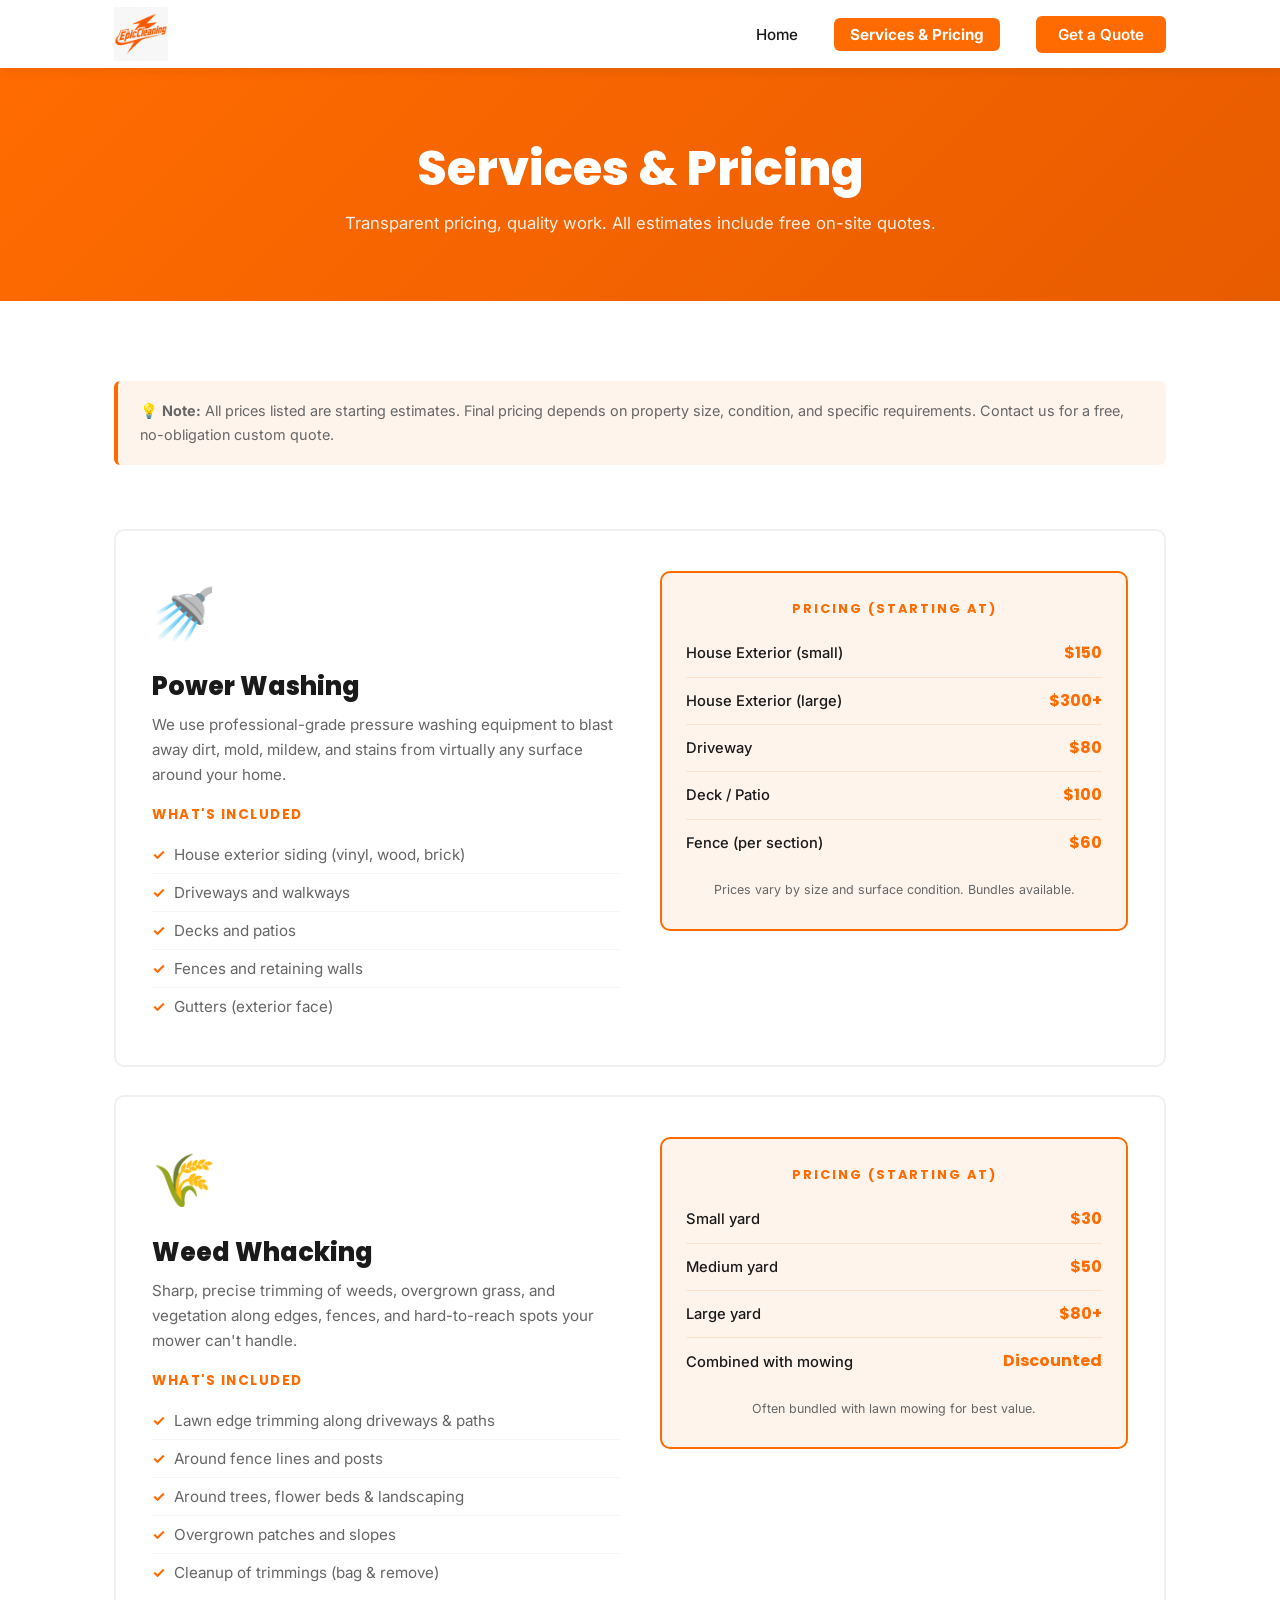
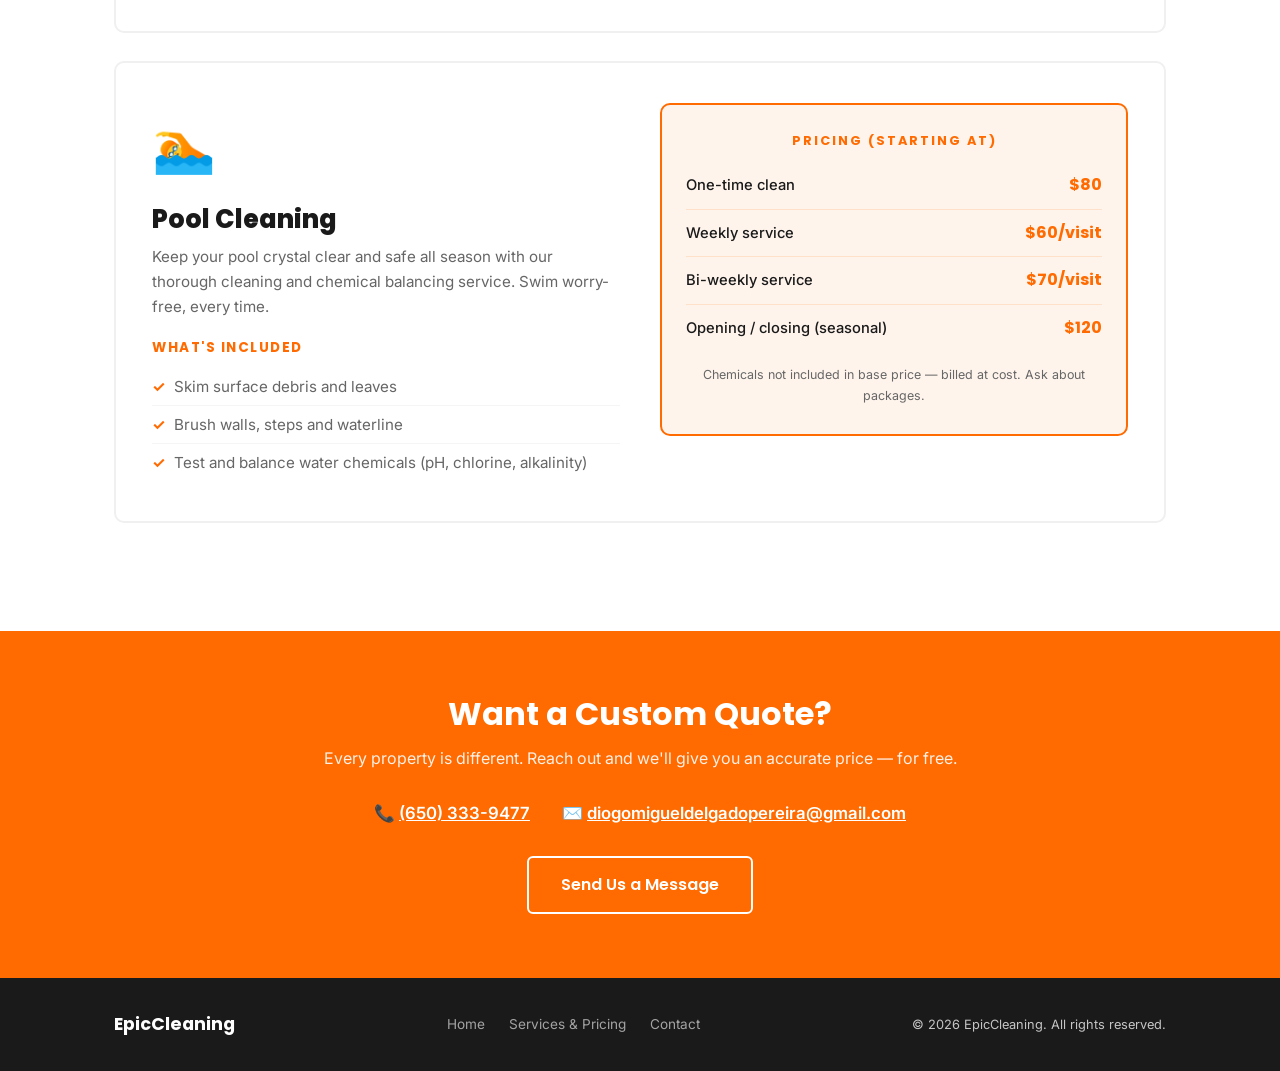
==== commit 2e988608: "Add EpicCleaning logo image to nav Co-Authored-By: Claude Sonnet 4.6 <noreply@anthropic.com>" ====
--- a/services.html
+++ b/services.html
@@ -14,7 +14,9 @@
   <!-- ── Nav ── -->
   <nav class="nav">
     <div class="container nav-inner">
-      <a href="index.html" class="nav-logo">EpicCleaning</a>
+      <a href="index.html" class="nav-logo" aria-label="EpicCleaning home">
+        <img src="logo.jpg" alt="EpicCleaning" class="nav-logo-img">
+      </a>
       <button class="hamburger" aria-label="Toggle menu" aria-expanded="false">
         <span></span><span></span><span></span>
       </button>
--- a/style.css
+++ b/style.css
@@ -78,14 +78,8 @@
   height: 68px;
 }
 
-.nav-logo {
-  font-family: 'Poppins', sans-serif;
-  font-size: 1.4rem;
-  font-weight: 700;
-  color: var(--orange);
-  letter-spacing: -0.5px;
-}
-.nav-logo span { color: var(--text); }
+.nav-logo { display: flex; align-items: center; }
+.nav-logo-img { height: 54px; width: auto; display: block; }
 
 .nav-links {
   display: flex;
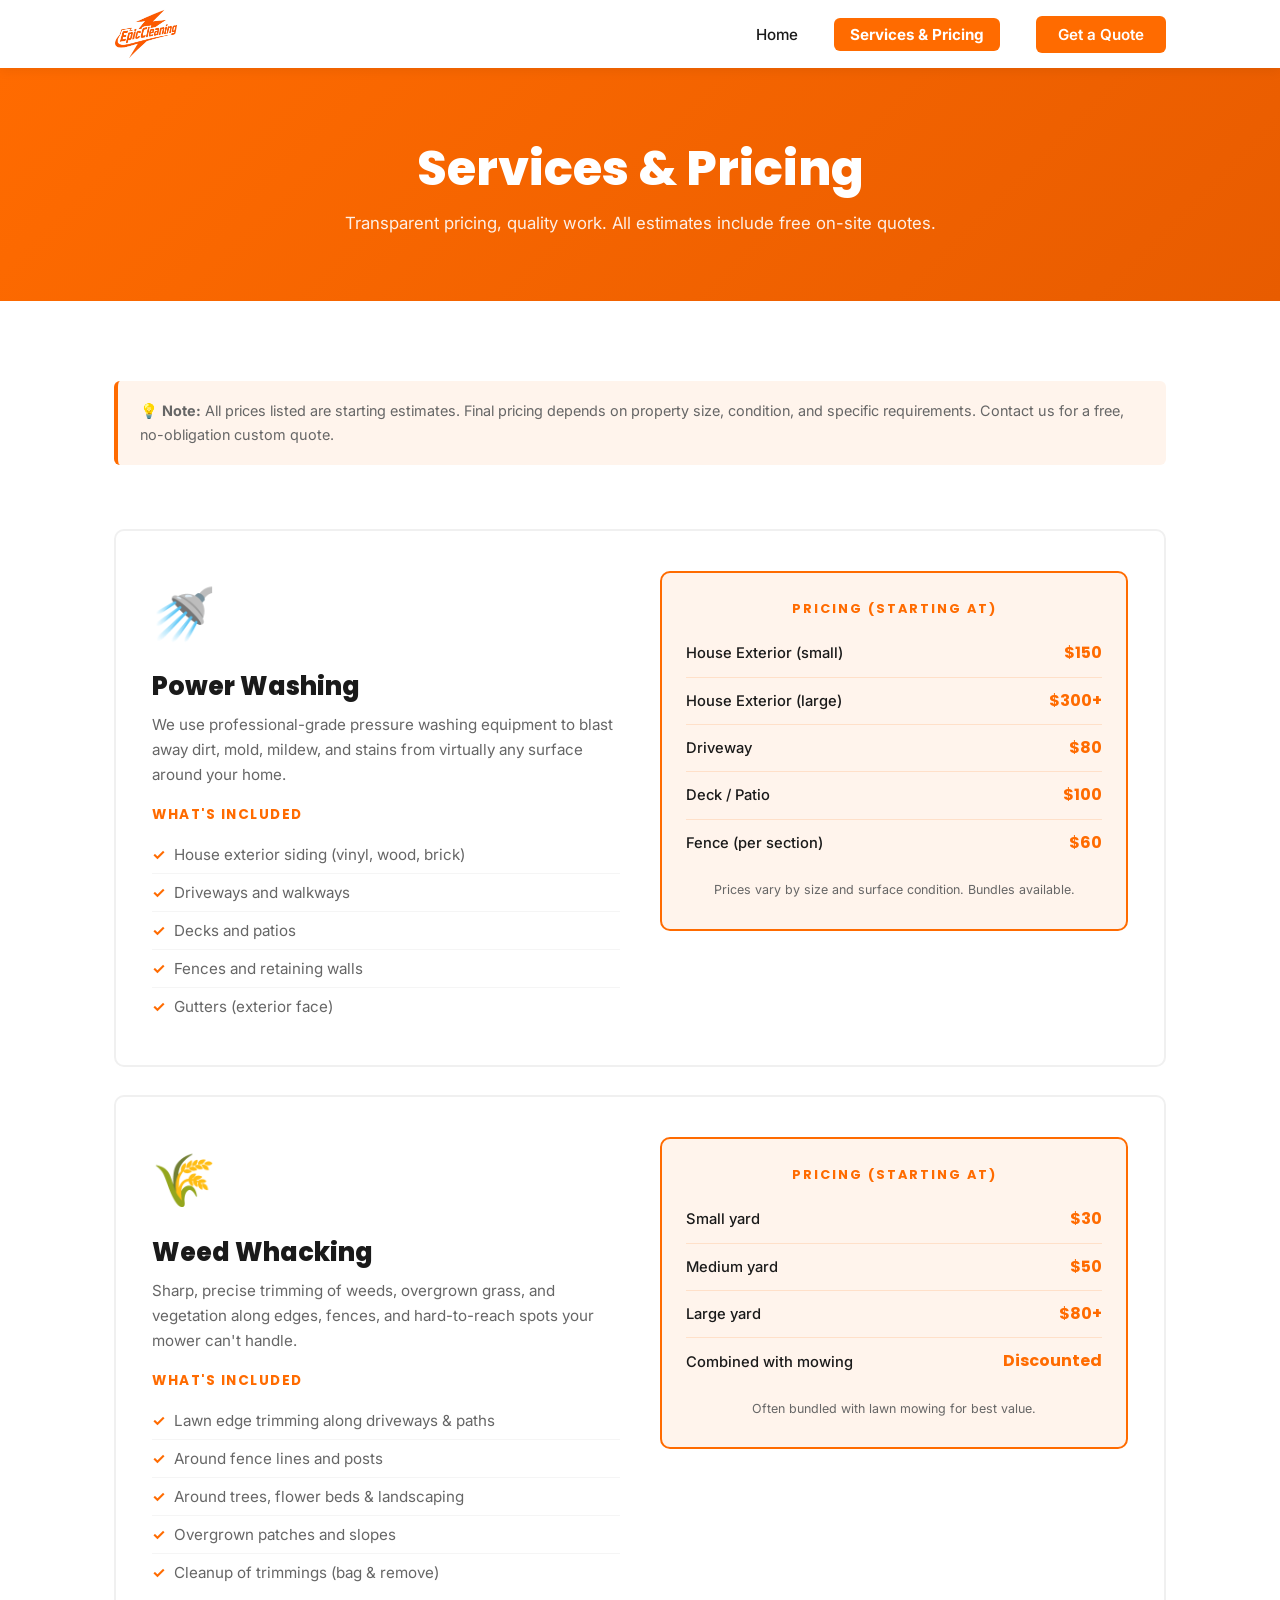
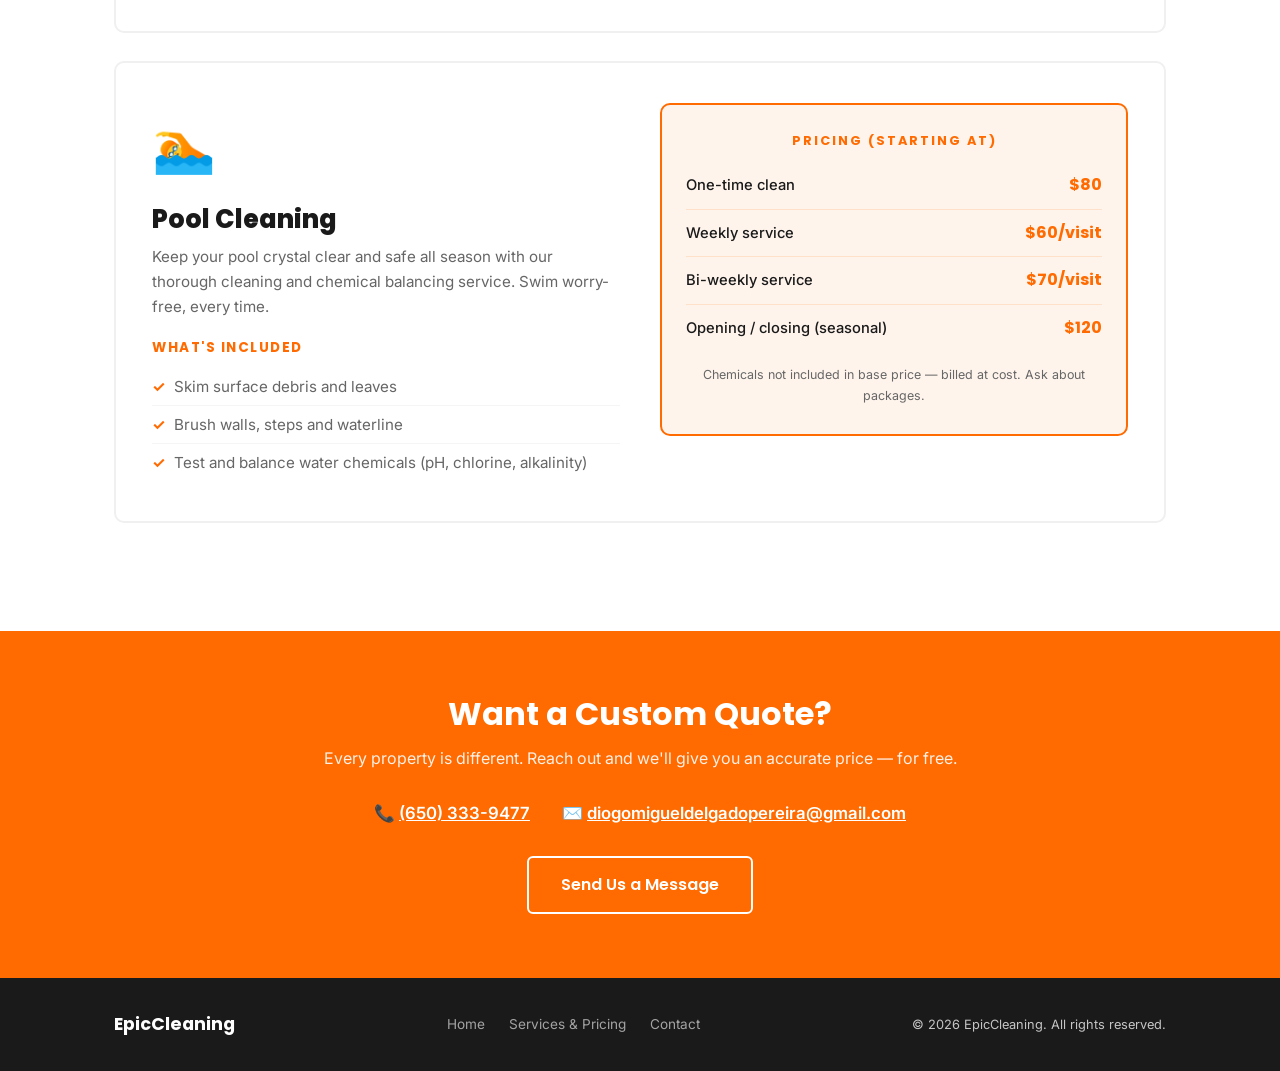
==== commit 7b53a039: "Use cropped PNG logo in nav for better visibility Co-Authored-By: Claude Sonnet 4.6 <noreply@anthrop" ====
--- a/services.html
+++ b/services.html
@@ -15,7 +15,7 @@
   <nav class="nav">
     <div class="container nav-inner">
       <a href="index.html" class="nav-logo" aria-label="EpicCleaning home">
-        <img src="logo.jpg" alt="EpicCleaning" class="nav-logo-img">
+        <img src="logo.png" alt="EpicCleaning" class="nav-logo-img">
       </a>
       <button class="hamburger" aria-label="Toggle menu" aria-expanded="false">
         <span></span><span></span><span></span>
--- a/style.css
+++ b/style.css
@@ -79,7 +79,7 @@
 }
 
 .nav-logo { display: flex; align-items: center; }
-.nav-logo-img { height: 54px; width: auto; display: block; }
+.nav-logo-img { height: 50px; width: auto; display: block; }
 
 .nav-links {
   display: flex;
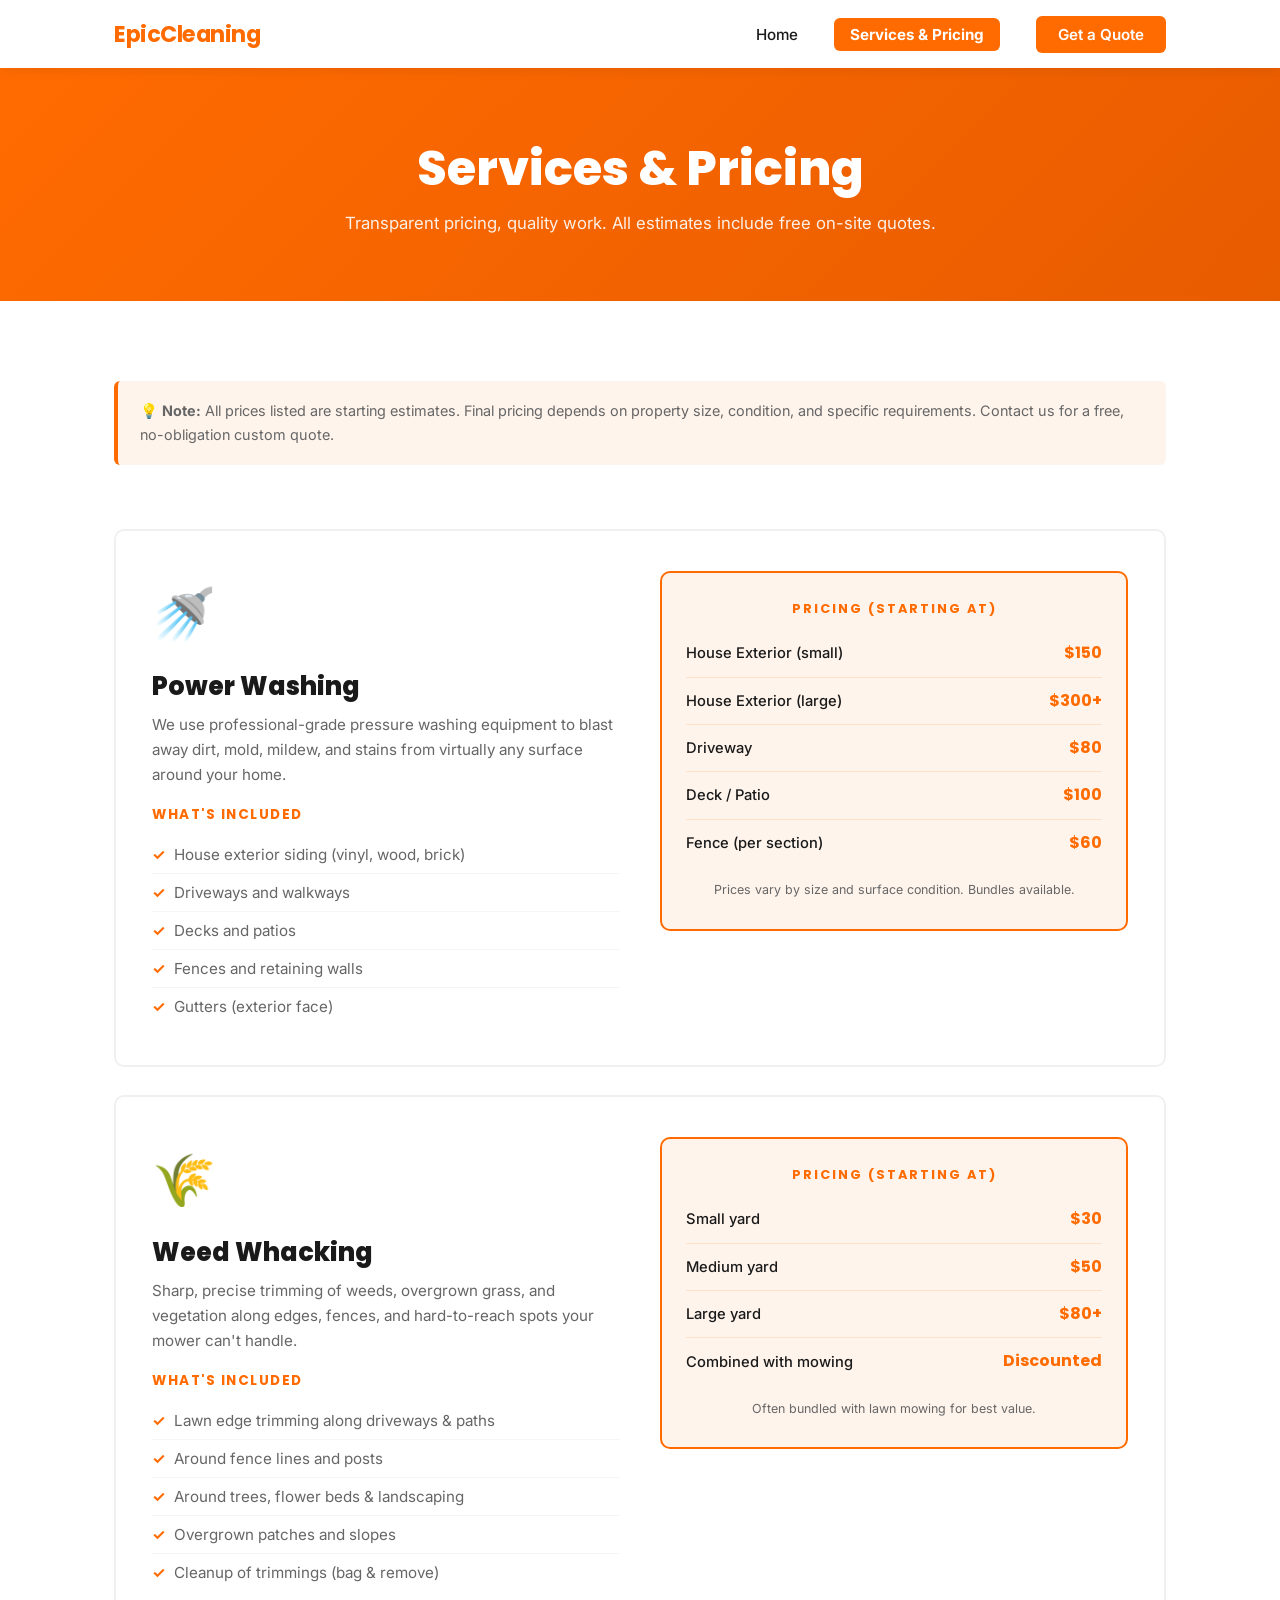
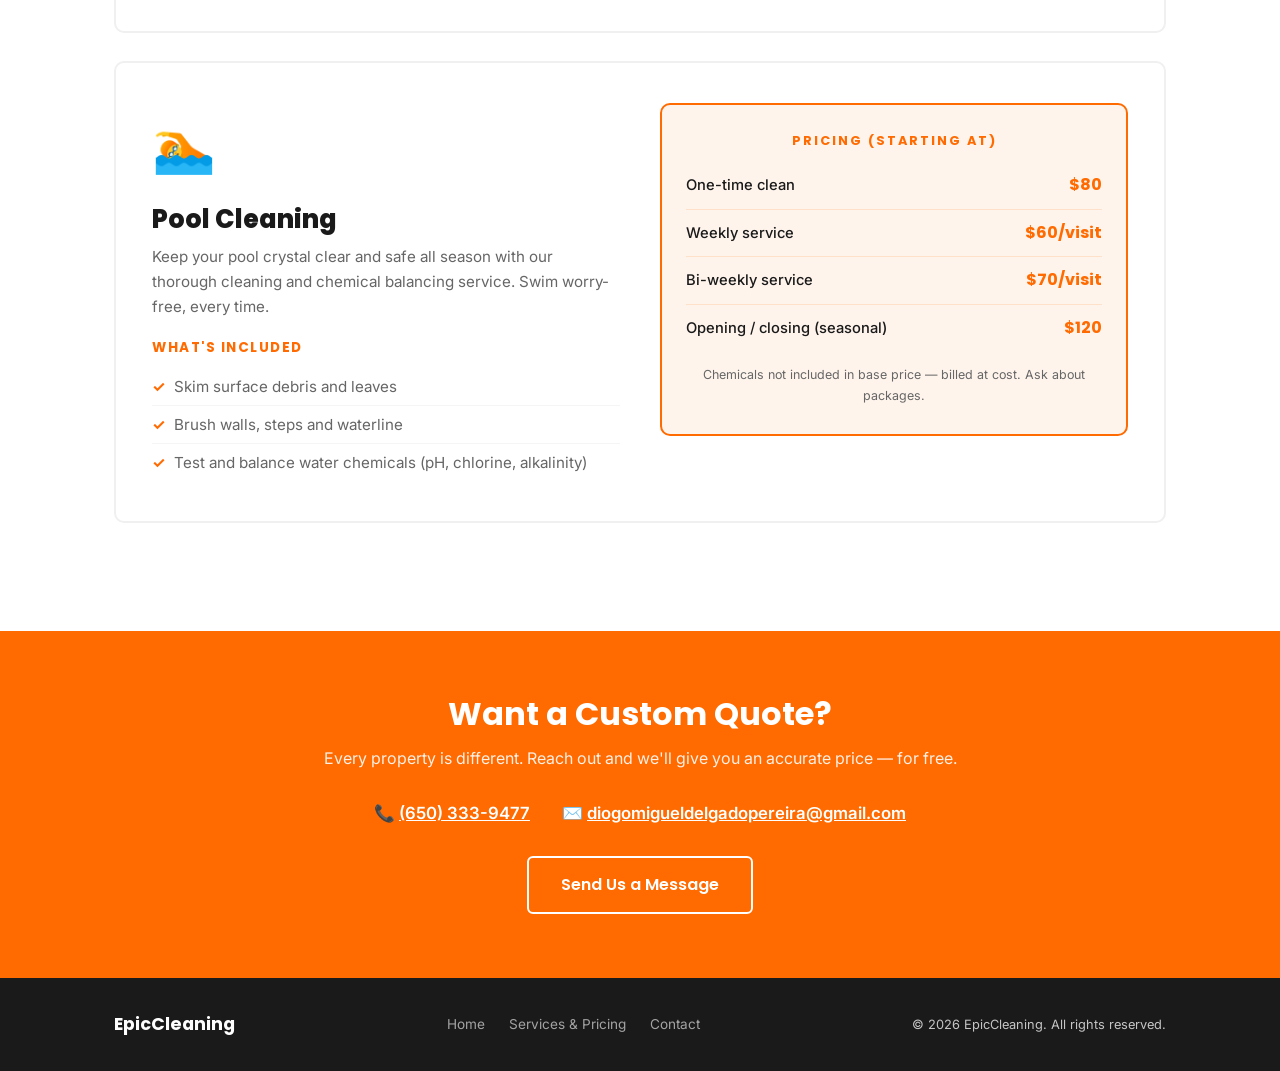
==== commit 25fe2663: "Revert nav to text logo, add image logo to about section Co-Authored-By: Claude Sonnet 4.6 <noreply@" ====
--- a/services.html
+++ b/services.html
@@ -14,9 +14,7 @@
   <!-- ── Nav ── -->
   <nav class="nav">
     <div class="container nav-inner">
-      <a href="index.html" class="nav-logo" aria-label="EpicCleaning home">
-        <img src="logo.png" alt="EpicCleaning" class="nav-logo-img">
-      </a>
+      <a href="index.html" class="nav-logo">EpicCleaning</a>
       <button class="hamburger" aria-label="Toggle menu" aria-expanded="false">
         <span></span><span></span><span></span>
       </button>
--- a/style.css
+++ b/style.css
@@ -78,8 +78,13 @@
   height: 68px;
 }
 
-.nav-logo { display: flex; align-items: center; }
-.nav-logo-img { height: 50px; width: auto; display: block; }
+.nav-logo {
+  font-family: 'Poppins', sans-serif;
+  font-size: 1.4rem;
+  font-weight: 700;
+  color: var(--orange);
+  letter-spacing: -0.5px;
+}
 
 .nav-links {
   display: flex;
@@ -177,12 +182,9 @@
   flex-shrink: 0;
   width: 260px;
   height: 260px;
-  border-radius: 12px;
-  background: #ddd;
   display: flex;
   align-items: center;
   justify-content: center;
-  font-size: 5rem;
 }
 .about-text h2 {
   font-size: 2rem;
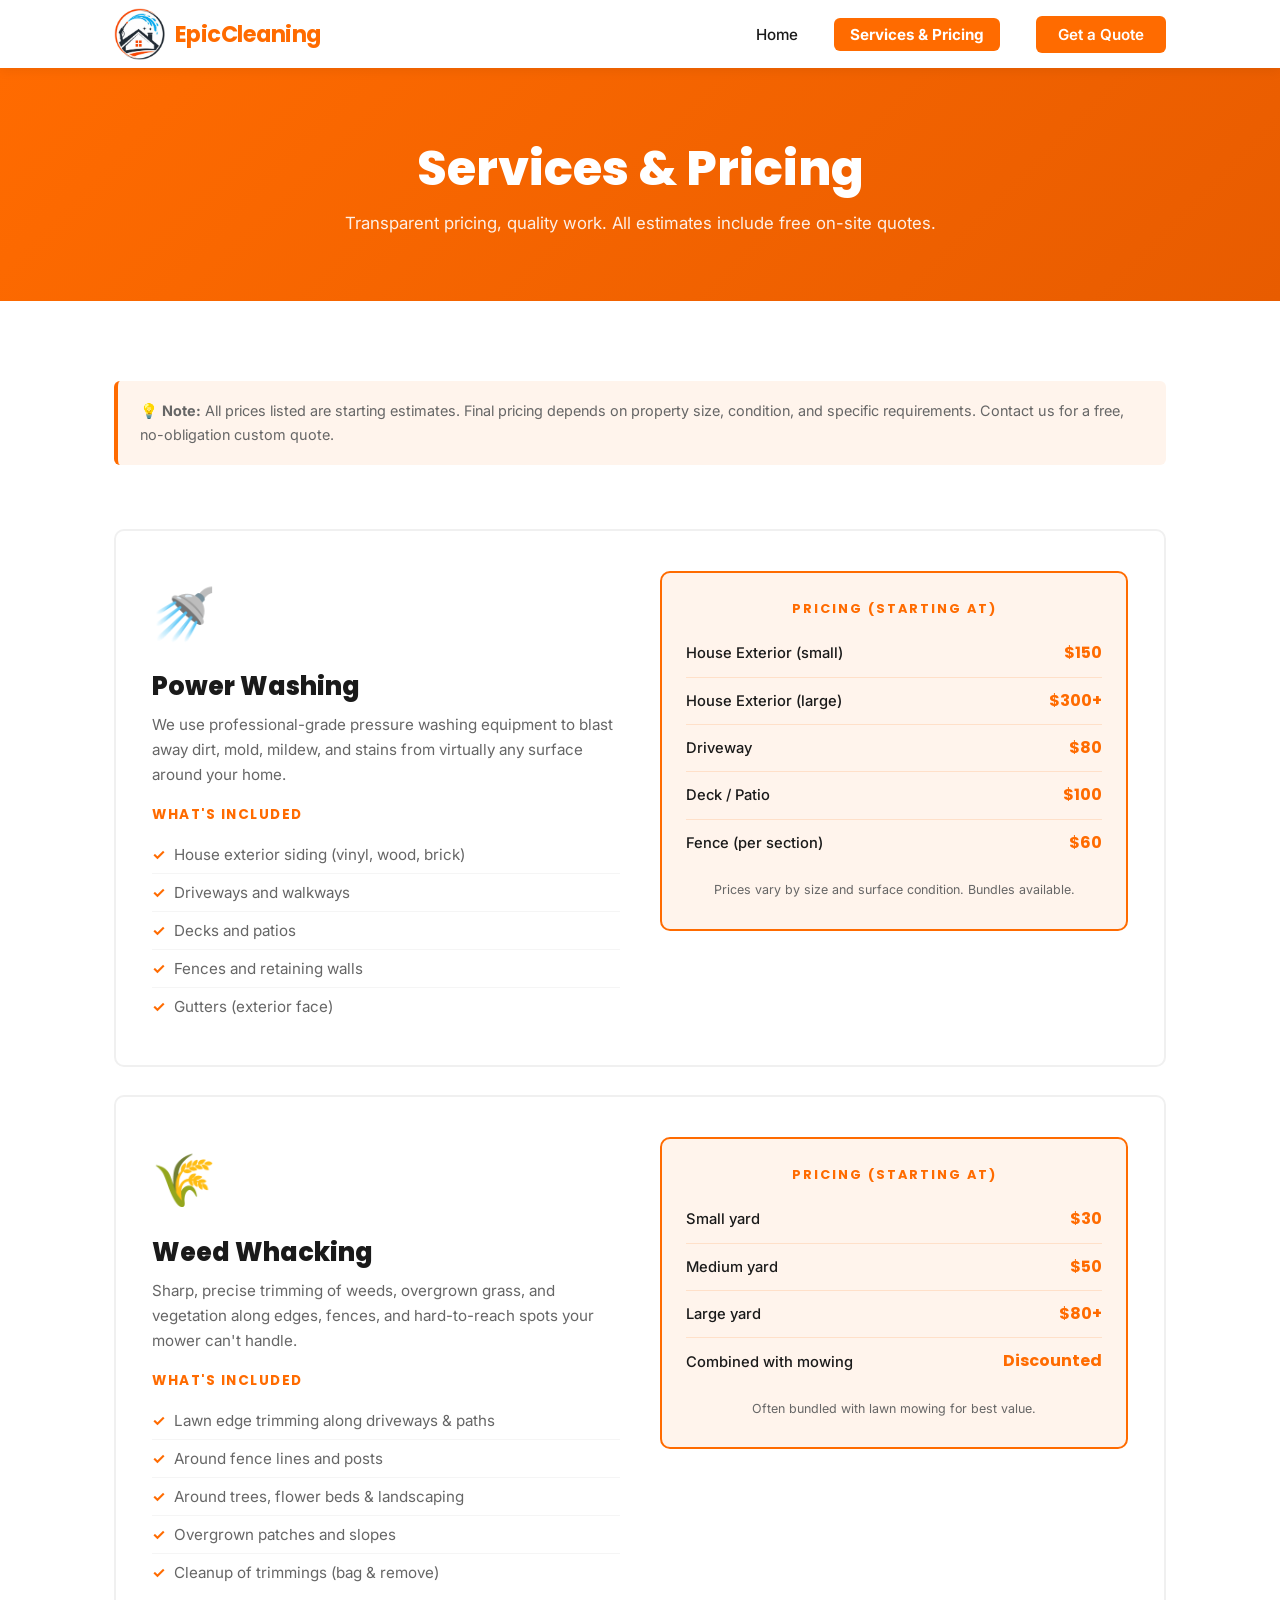
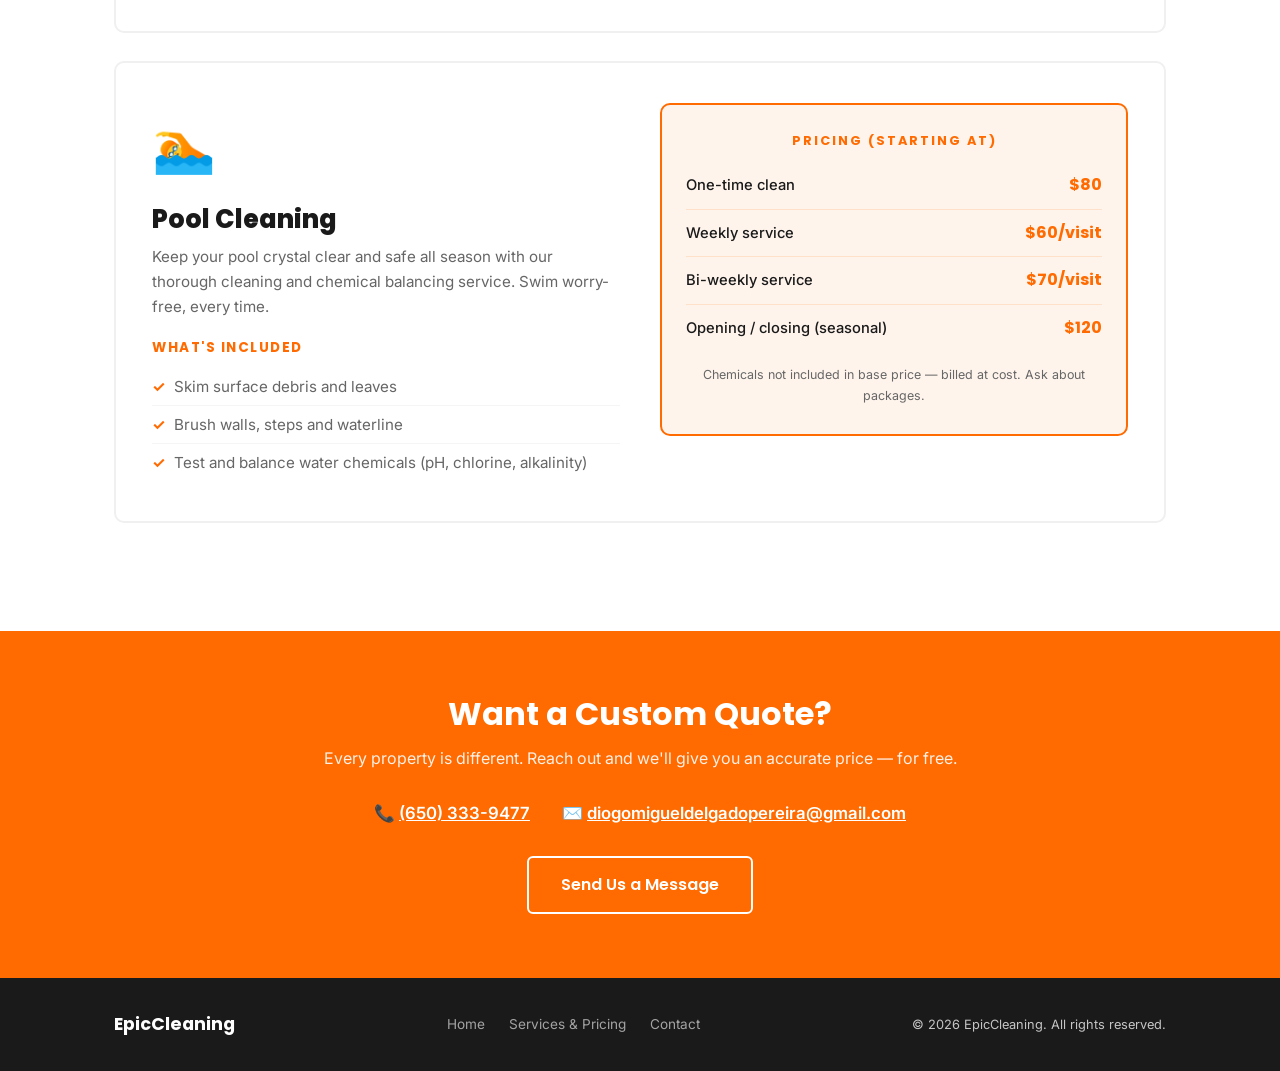
==== commit d8e21d0d: "Add circle icon to nav alongside EpicCleaning text Co-Authored-By: Claude Sonnet 4.6 <noreply@anthro" ====
--- a/services.html
+++ b/services.html
@@ -14,7 +14,10 @@
   <!-- ── Nav ── -->
   <nav class="nav">
     <div class="container nav-inner">
-      <a href="index.html" class="nav-logo">EpicCleaning</a>
+      <a href="index.html" class="nav-logo">
+        <img src="logo-icon.png" alt="" class="nav-logo-icon">
+        EpicCleaning
+      </a>
       <button class="hamburger" aria-label="Toggle menu" aria-expanded="false">
         <span></span><span></span><span></span>
       </button>
--- a/style.css
+++ b/style.css
@@ -84,7 +84,11 @@
   font-weight: 700;
   color: var(--orange);
   letter-spacing: -0.5px;
-}
+  display: flex;
+  align-items: center;
+  gap: 10px;
+}
+.nav-logo-icon { height: 52px; width: auto; display: block; }
 
 .nav-links {
   display: flex;
